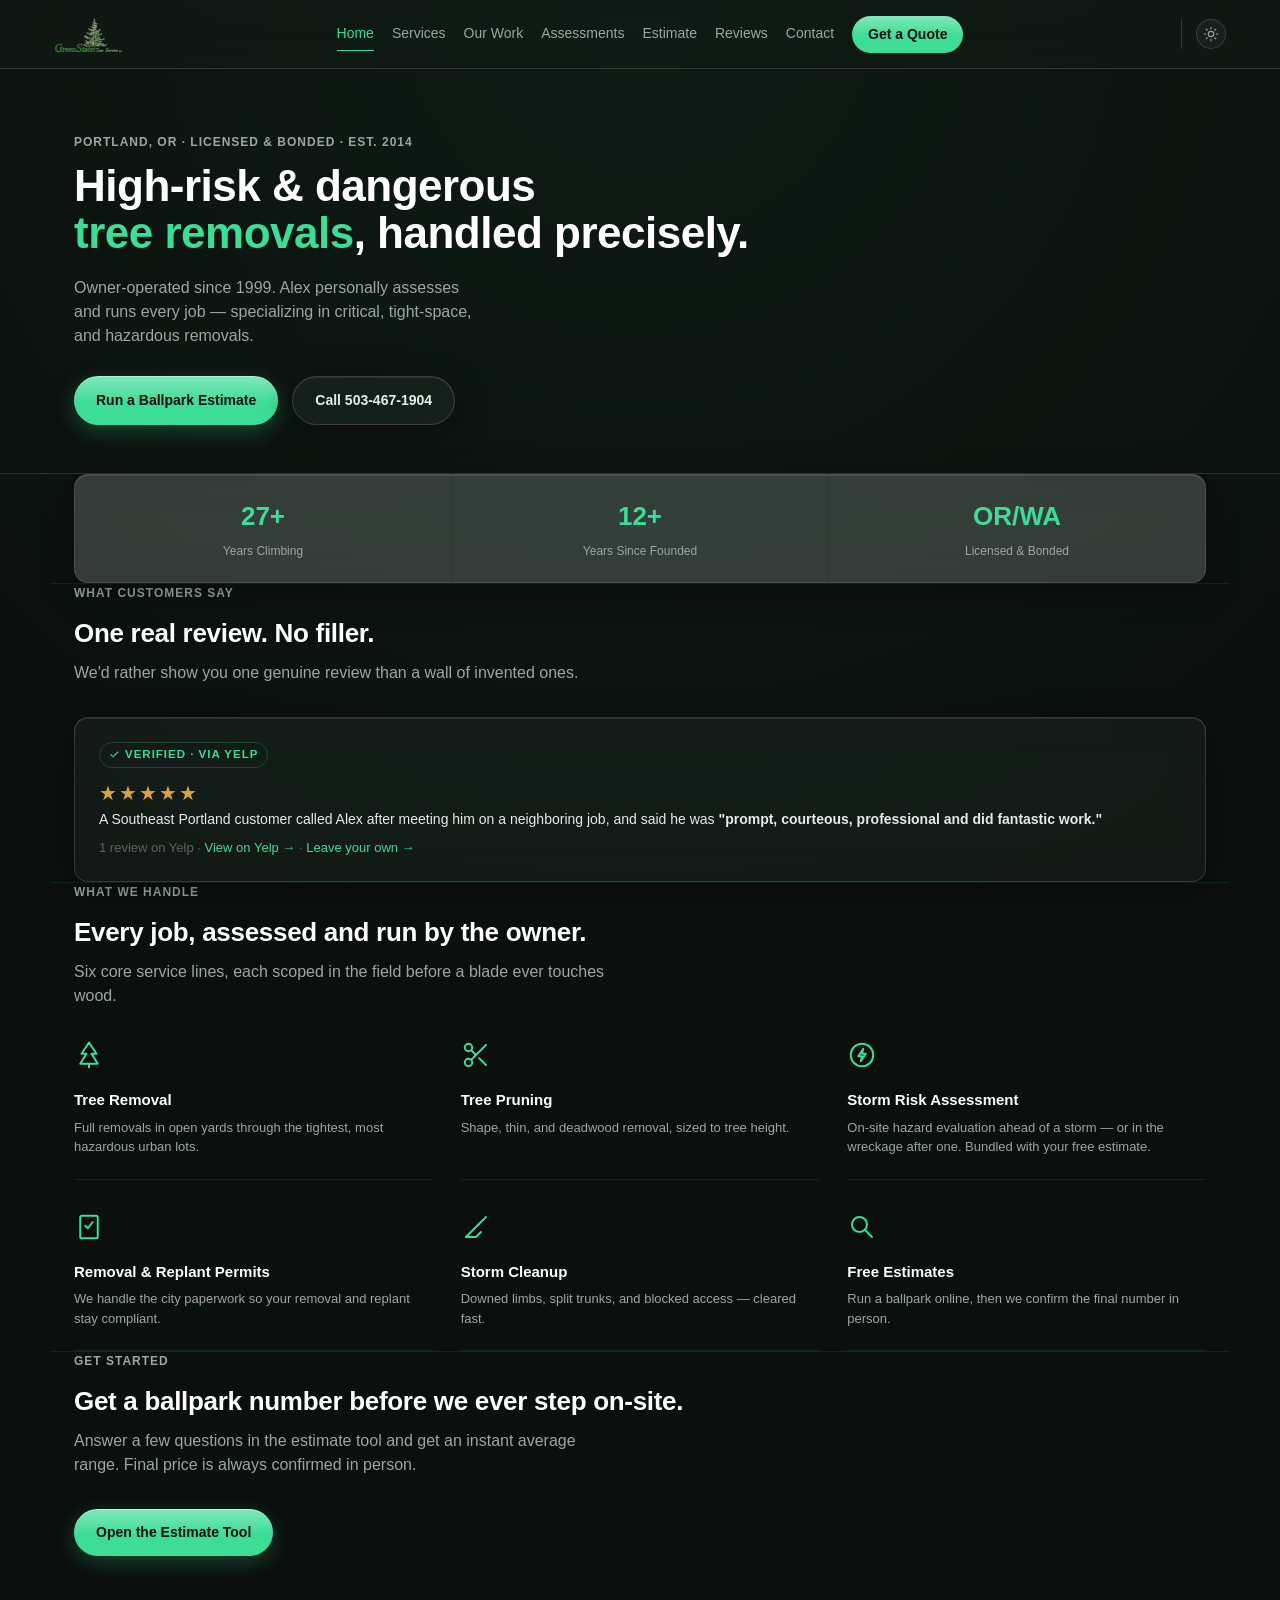
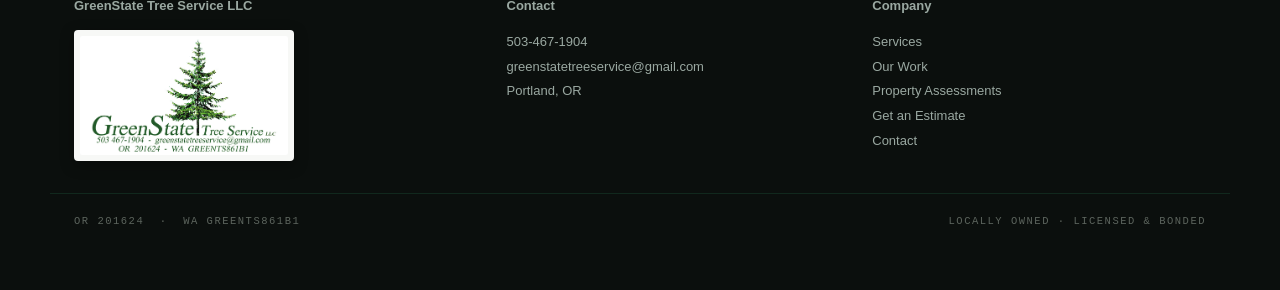
==== index.html @ 750b6e52 "Add files via upload" ====
<!DOCTYPE html>
<html lang="en">
<head>
<meta charset="UTF-8">
<meta name="viewport" content="width=device-width, initial-scale=1.0">
<title>GreenState Tree Service LLC — High-Risk &amp; Dangerous Tree Removals</title>
<link rel="stylesheet" href="assets/style.css">
<script>
  (function() {
    var saved = localStorage.getItem('gs-theme');
    if (saved) document.documentElement.setAttribute('data-theme', saved);
  })();
</script>
</head>
<body>

<header class="site">
  <div class="bar">
    <a class="brand" href="index.html">
      <img src="assets/greenstate-logo.png" alt="GreenState Tree Service logo">
          </a>
    <nav class="main">
      <a href="index.html" class="active">Home</a>
      <a href="services.html">Services</a>
      <a href="our-work.html">Our Work</a>
      <a href="assessments.html">Assessments</a>
      <a href="estimate.html">Estimate</a>
      <a href="feedback.html">Reviews</a>
      <a href="contact.html">Contact</a>
      <a href="estimate.html" class="cta">Get a Quote</a>
    </nav>
    <div class="util-row">
      <button class="icon-btn" id="themeToggle" aria-label="Toggle theme" title="Toggle light/dark">
        <svg class="sun" viewBox="0 0 24 24" fill="none" stroke="currentColor" stroke-width="1.8" stroke-linecap="round"><circle cx="12" cy="12" r="4"/><path d="M12 2v2M12 20v2M4.9 4.9l1.4 1.4M17.7 17.7l1.4 1.4M2 12h2M20 12h2M4.9 19.1l1.4-1.4M17.7 6.3l1.4-1.4"/></svg>
        <svg class="moon" viewBox="0 0 24 24" fill="none" stroke="currentColor" stroke-width="1.8" stroke-linecap="round"><path d="M21 12.79A9 9 0 1 1 11.21 3 7 7 0 0 0 21 12.79z"/></svg>
      </button>
      <button class="icon-btn hamburger-btn" id="hamburgerBtn" aria-label="Menu" title="Menu">
        <svg viewBox="0 0 24 24" fill="none" stroke="currentColor" stroke-width="1.8" stroke-linecap="round"><line x1="4" y1="7" x2="20" y2="7"/><line x1="4" y1="12" x2="20" y2="12"/><line x1="4" y1="17" x2="20" y2="17"/></svg>
      </button>
    </div>
  </div>
  <div class="mobile-menu" id="mobileMenu">
      <a href="index.html" class="active">Home</a>
      <a href="services.html">Services</a>
      <a href="our-work.html">Our Work</a>
      <a href="assessments.html">Assessments</a>
      <a href="estimate.html">Estimate</a>
      <a href="feedback.html">Reviews</a>
      <a href="contact.html">Contact</a>
      <a href="estimate.html" class="cta">Get a Quote</a>
  </div>
</header>

<section class="hero">
  <div class="wrap">
    <div class="hero-center">
      <div class="eyebrow">Portland, OR &middot; Licensed &amp; Bonded &middot; Est. 2014</div>
      <h1 class="headline">High-risk &amp; dangerous<br><em>tree removals</em>, handled precisely.</h1>
      <p class="lede">Owner-operated since 1999. Alex personally assesses and runs every job — specializing in critical, tight-space, and hazardous removals.</p>
      <div class="btn-row">
        <a href="estimate.html" class="btn btn-primary">Run a Ballpark Estimate</a>
        <a href="tel:5034671904" class="btn btn-ghost">Call 503-467-1904</a>
      </div>
    </div>
  </div>
</section>

<section class="wrap">
  <div class="stat-strip">
    <div class="stat"><div class="n" id="statClimbing">--</div><div class="l">Years Climbing</div></div>
    <div class="stat"><div class="n" id="statFounded">--</div><div class="l">Years Since Founded</div></div>
    <div class="stat"><div class="n">OR/WA</div><div class="l">Licensed &amp; Bonded</div></div>
  </div>
</section>

<section class="wrap">
  <div class="section-head">
    <div class="eyebrow">What Customers Say</div>
    <h2>One real review. No filler.</h2>
    <p>We'd rather show you one genuine review than a wall of invented ones.</p>
  </div>
  <div class="review-card">
    <div>
      <div class="verified-tag">
        <svg width="11" height="11" viewBox="0 0 24 24" fill="none" stroke="currentColor" stroke-width="2.5"><path d="M20 6L9 17l-5-5"/></svg>
        Verified &middot; via Yelp
      </div>
      <div class="review-stars">★★★★★</div>
      <div class="review-body">
        <p>A Southeast Portland customer called Alex after meeting him on a neighboring job, and said he was <strong>"prompt, courteous, professional and did fantastic work."</strong></p>
        <div class="review-meta">1 review on Yelp &middot; <a href="https://www.yelp.com/biz/greenstate-tree-service-portland-2" target="_blank" rel="noopener">View on Yelp &rarr;</a> &middot; <a href="feedback.html?stage=after">Leave your own &rarr;</a></div>
      </div>
    </div>
  </div>
</section>

<section class="wrap">
  <div class="section-head">
    <div class="eyebrow">What We Handle</div>
    <h2>Every job, assessed and run by the owner.</h2>
    <p>Six core service lines, each scoped in the field before a blade ever touches wood.</p>
  </div>
  <div class="services-grid">
    <div class="svc-card">
      <svg class="icon" viewBox="0 0 24 24" fill="none" stroke-width="1.6" stroke-linecap="round" stroke-linejoin="round"><path d="M12 2 L6 11 H10 L5 19 H19 L14 11 H18 Z"/><line x1="12" y1="19" x2="12" y2="22"/></svg>
      <h3>Tree Removal</h3>
      <p>Full removals in open yards through the tightest, most hazardous urban lots.</p>
    </div>
    <div class="svc-card">
      <svg class="icon" viewBox="0 0 24 24" fill="none" stroke-width="1.6" stroke-linecap="round" stroke-linejoin="round"><circle cx="6" cy="6" r="3"/><circle cx="6" cy="18" r="3"/><line x1="20" y1="4" x2="8.12" y2="15.88"/><line x1="14.47" y1="14.48" x2="20" y2="20"/><line x1="8.12" y1="8.12" x2="12" y2="12"/></svg>
      <h3>Tree Pruning</h3>
      <p>Shape, thin, and deadwood removal, sized to tree height.</p>
    </div>
    <div class="svc-card">
      <svg class="icon" viewBox="0 0 24 24" fill="none" stroke-width="1.6" stroke-linecap="round" stroke-linejoin="round"><circle cx="12" cy="12" r="9"/><path d="M13 7 L9 13 H12 L11 17 L15 11 H12 Z"/></svg>
      <h3>Storm Risk Assessment</h3>
      <p>On-site hazard evaluation ahead of a storm — or in the wreckage after one. Bundled with your free estimate.</p>
    </div>
    <div class="svc-card">
      <svg class="icon" viewBox="0 0 24 24" fill="none" stroke-width="1.6" stroke-linecap="round" stroke-linejoin="round"><rect x="5" y="3" width="14" height="18" rx="1.5"/><path d="M9 11 L11 13 L15 8"/></svg>
      <h3>Removal &amp; Replant Permits</h3>
      <p>We handle the city paperwork so your removal and replant stay compliant.</p>
    </div>
    <div class="svc-card">
      <svg class="icon" viewBox="0 0 24 24" fill="none" stroke-width="1.6" stroke-linecap="round" stroke-linejoin="round"><path d="M4 20 L14 10"/><path d="M14 10 L20 4"/><path d="M4 20 H12"/><path d="M12 20 L16 16"/></svg>
      <h3>Storm Cleanup</h3>
      <p>Downed limbs, split trunks, and blocked access — cleared fast.</p>
    </div>
    <div class="svc-card">
      <svg class="icon" viewBox="0 0 24 24" fill="none" stroke-width="1.6" stroke-linecap="round" stroke-linejoin="round"><circle cx="10" cy="10" r="6"/><line x1="14.5" y1="14.5" x2="20" y2="20"/></svg>
      <h3>Free Estimates</h3>
      <p>Run a ballpark online, then we confirm the final number in person.</p>
    </div>
  </div>
</section>

<section class="wrap">
  <div class="section-head">
    <div class="eyebrow">Get Started</div>
    <h2>Get a ballpark number before we ever step on-site.</h2>
    <p>Answer a few questions in the estimate tool and get an instant average range. Final price is always confirmed in person.</p>
  </div>
  <a href="estimate.html" class="btn btn-primary">Open the Estimate Tool</a>
</section>

<footer class="site">
  <div class="wrap grid">
    <div>
      <h4>GreenState Tree Service LLC</h4>
      <div class="card-mini"><img src="assets/business-card.png" alt="GreenState Tree Service business card"></div>
    </div>
    <div>
      <h4>Contact</h4>
      <p><a href="tel:5034671904">503-467-1904</a></p>
      <p><a href="mailto:greenstatetreeservice@gmail.com">greenstatetreeservice@gmail.com</a></p>
      <p>Portland, OR</p>
    </div>
    <div>
      <h4>Company</h4>
      <p><a href="services.html">Services</a></p>
      <p><a href="our-work.html">Our Work</a></p>
      <p><a href="assessments.html">Property Assessments</a></p>
      <p><a href="estimate.html">Get an Estimate</a></p>
      <p><a href="contact.html">Contact</a></p>
    </div>
  </div>
  <div class="wrap footer-bottom">
    <span>OR 201624 &nbsp;·&nbsp; WA GREENTS861B1</span>
    <span>Locally Owned &middot; Licensed &amp; Bonded</span>
  </div>
</footer>



<script src="assets/common.js"></script>
<script>
  const _now = new Date().getFullYear();
  document.getElementById('statClimbing').textContent = (_now - 1999) + '+';
  document.getElementById('statFounded').textContent = (_now - 2014) + '+';
</script>
</body>
</html>
---- assets/style.css ----
/* GreenState Tree Service — Field Console Design System
   Palette: graphite #0b0f0d/#121613, signal-green #3ddc97, amber #d9a441, off-white #e7ebe8
   Type: system grotesk for headers, system monospace for data/readouts */

:root {
  --bg: #0b0f0d;
  --panel: #121613;
  --panel-2: #171d19;
  --line: rgba(61,220,151,0.22);
  --line-soft: rgba(61,220,151,0.12);
  --green: #3ddc97;
  --green-dim: #2a9c6c;
  --amber: #d9a441;
  --ink: #e7ebe8;
  --ink-dim: #9aa8a1;
  --ink-faint: #5c645d;
  --white-panel: #f7f8f6;
  --mono: 'SF Mono', 'Consolas', 'Menlo', 'Liberation Mono', monospace;
  --sans: -apple-system, 'Segoe UI', 'Helvetica Neue', Arial, sans-serif;
  --radius: 4px;
  /* liquid-glass surface tokens */
  --glass-bg: rgba(255,255,255,0.045);
  --glass-bg-strong: rgba(20,26,23,0.55);
  --glass-border: rgba(255,255,255,0.14);
  --glass-shadow: 0 8px 32px rgba(0,0,0,0.35), inset 0 1px 0 rgba(255,255,255,0.09);
  --glass-blur: blur(18px) saturate(160%);
  --glass-radius: 14px;
}

html[data-theme="light"] {
  --glass-bg: rgba(255,255,255,0.55);
  --glass-bg-strong: rgba(255,255,255,0.65);
  --glass-border: rgba(20,40,30,0.14);
  --glass-shadow: 0 8px 28px rgba(20,40,30,0.10), inset 0 1px 0 rgba(255,255,255,0.7);
}

* { box-sizing: border-box; margin: 0; padding: 0; }

html { scroll-behavior: smooth; }

body {
  background: var(--bg);
  background-image:
    radial-gradient(circle at 50% 0%, rgba(61,220,151,0.06) 0%, rgba(61,220,151,0) 50%);
  color: var(--ink);
  font-family: var(--sans);
  line-height: 1.5;
  -webkit-font-smoothing: antialiased;
}

a { color: inherit; text-decoration: none; }
img { max-width: 100%; display: block; }

.wrap { max-width: 1180px; margin: 0 auto; padding: 0 24px; }

/* ---------- Header ---------- */
header.site {
  position: sticky; top: 0; z-index: 50;
  background: var(--glass-bg-strong);
  backdrop-filter: var(--glass-blur); -webkit-backdrop-filter: var(--glass-blur);
  border-bottom: 1px solid var(--glass-border);
}
header.site .bar {
  display: flex; align-items: center; justify-content: space-between;
  padding: 14px 24px;
  max-width: 1220px; margin: 0 auto;
  gap: 20px;
}
.brand { display: flex; align-items: center; gap: 10px; flex-shrink: 0; }
.brand img { height: 40px; width: auto; }
.brand-text { font-family: var(--mono); font-size: 11px; letter-spacing: 2px; color: var(--ink-dim); text-transform: uppercase; white-space: nowrap; }
nav.main { display: flex; gap: 18px; align-items: center; }
nav.main a {
  font-family: var(--sans); font-size: 14px; letter-spacing: 0px; text-transform: none;
  color: var(--ink-dim); padding: 6px 0; border-bottom: 1px solid transparent;
  transition: color .15s, border-color .15s; white-space: nowrap;
}
nav.main a:hover, nav.main a.active { color: var(--green); border-color: var(--green); }
nav.main a.cta {
  color: var(--bg); background: var(--green);
  background-image: linear-gradient(180deg, rgba(255,255,255,0.35), rgba(255,255,255,0) 55%);
  padding: 8px 16px; border-radius: 999px; font-weight: 700;
  border-bottom: none;
}
nav.main a.cta:hover { background: #55e6ac; }

/* mobile hamburger + slide-down menu (hidden on desktop) */
.hamburger-btn, .icon-btn.hamburger-btn { display: none; }
.mobile-menu {
  display: none; flex-direction: column; gap: 2px;
  max-width: 1220px; margin: 0 auto; padding: 0 24px;
  max-height: 0; overflow: hidden; transition: max-height .25s ease;
}
.mobile-menu.open { max-height: 420px; padding-bottom: 16px; }
.mobile-menu a {
  font-family: var(--sans); font-size: 15px; letter-spacing: 0px; text-transform: none;
  color: var(--ink-dim); padding: 12px 4px; border-bottom: 1px solid var(--line-soft);
}
.mobile-menu a.active { color: var(--green); }
.mobile-menu a.cta {
  margin-top: 10px; text-align: center; color: var(--bg); background: var(--green);
  border-radius: 999px; border-bottom: none; font-weight: 700;
}

/* ---------- Hero ---------- */
.hero {
  padding: 64px 0 48px;
  border-bottom: 1px solid var(--line);
  position: relative;
}
.hero .grid {
  display: grid; grid-template-columns: 1.1fr 0.9fr; gap: 56px; align-items: center;
}
.eyebrow {
  font-family: var(--sans); font-size: 12px; letter-spacing: 1px; text-transform: uppercase;
  font-weight: 600; color: var(--ink-dim); margin-bottom: 12px;
}
h1.headline {
  font-size: 44px; line-height: 1.06; font-weight: 800; letter-spacing: -0.5px;
  margin-bottom: 20px; color: #fff;
}
h1.headline em { font-style: normal; color: var(--green); }
.lede { font-size: 16px; color: var(--ink-dim); max-width: 46ch; margin-bottom: 28px; }
.btn-row { display: flex; gap: 14px; flex-wrap: wrap; }
.btn {
  font-family: var(--sans); font-size: 14px; font-weight: 600; letter-spacing: 0px; text-transform: none;
  padding: 13px 22px; border-radius: 999px; display: inline-flex; align-items: center; gap: 8px;
  transition: transform .15s, background .15s, border-color .15s;
}
.btn-primary {
  background: var(--green);
  background-image: linear-gradient(180deg, rgba(255,255,255,0.35), rgba(255,255,255,0) 55%);
  color: var(--bg); font-weight: 700;
  box-shadow: 0 6px 20px rgba(61,220,151,0.25), inset 0 1px 0 rgba(255,255,255,0.4);
}
.btn-primary:hover { background: #55e6ac; transform: translateY(-1px); }
.btn-ghost {
  border: 1px solid var(--glass-border); color: var(--ink);
  background: var(--glass-bg); backdrop-filter: var(--glass-blur); -webkit-backdrop-filter: var(--glass-blur);
  box-shadow: var(--glass-shadow);
}
.btn-ghost:hover { border-color: var(--green); color: var(--green); }

/* radar graphic, shared signature motif */
.radar { position: relative; width: 100%; max-width: 380px; margin: 0 auto; aspect-ratio: 1; }
.radar svg { width: 100%; height: 100%; }
.radar .readout {
  position: absolute; inset: 0; display: flex; flex-direction: column; align-items: center; justify-content: center;
  font-family: var(--mono); text-align: center; pointer-events: none;
}
.radar .readout .r-label { font-size: 10px; letter-spacing: 2px; color: var(--ink-dim); text-transform: uppercase; }
.radar .readout .r-num { font-size: 30px; color: var(--green); font-weight: 700; margin: 2px 0; }

/* ---------- Sections ---------- */
section { padding: 56px 0; border-bottom: 1px solid var(--line-soft); }
section:last-of-type { border-bottom: none; }
.section-head { margin-bottom: 32px; }
.section-head h2 {
  font-size: 26px; color: #fff; font-weight: 800; letter-spacing: -0.3px; margin-top: 6px;
}
.section-head p { color: var(--ink-dim); max-width: 60ch; margin-top: 8px; }

/* ---------- Service cards ---------- */
.services-grid { display: grid; grid-template-columns: repeat(3, 1fr); gap: 32px 28px; }
.svc-card {
  border-bottom: 1px solid var(--line-soft);
  padding-bottom: 22px;
}
.svc-card:hover .icon { stroke: var(--green); }
.svc-card .icon { width: 30px; height: 30px; stroke: var(--green); margin-bottom: 12px; }
.svc-card h3 { font-size: 15px; color: #fff; margin-bottom: 6px; }
.svc-card p { font-size: 13px; color: var(--ink-dim); line-height: 1.5; }
.svc-card .tag {
  font-family: var(--mono); font-size: 9.5px; letter-spacing: 1.5px; text-transform: uppercase;
  color: var(--amber); margin-top: 10px; display: block;
}

/* ---------- Stat strip ---------- */
.stat-strip { display: grid; grid-template-columns: repeat(3,1fr); gap: 1px; background: var(--glass-border); border: 1px solid var(--glass-border); border-radius: var(--glass-radius); overflow: hidden; backdrop-filter: var(--glass-blur); -webkit-backdrop-filter: var(--glass-blur); box-shadow: var(--glass-shadow); }
.stat { background: var(--glass-bg); padding: 22px 18px; text-align: center; }
.stat .n { font-family: var(--sans); font-size: 26px; color: var(--green); font-weight: 700; }
.stat .l { font-family: var(--sans); font-size: 12px; letter-spacing: 0px; text-transform: none; color: var(--ink-dim); margin-top: 6px; }

/* ---------- Footer ---------- */
footer.site { padding: 40px 0 60px; }
footer.site .grid { display: grid; grid-template-columns: 1.2fr 1fr 1fr; gap: 32px; }
footer.site h4 { font-family: var(--sans); font-size: 13px; font-weight: 600; letter-spacing: 0px; text-transform: none; color: var(--ink-dim); margin-bottom: 14px; }
footer.site .card-mini { background: var(--white-panel); border-radius: 4px; padding: 6px; width: 220px; box-shadow: 0 4px 14px rgba(0,0,0,0.35); }
footer.site .card-mini img { border-radius: 2px; }
footer.site p, footer.site a { color: var(--ink-dim); font-size: 13px; line-height: 1.9; }
footer.site a:hover { color: var(--green); }
.footer-bottom { margin-top: 32px; padding-top: 20px; border-top: 1px solid var(--line-soft); display: flex; justify-content: space-between; flex-wrap: wrap; gap: 8px; }
.footer-bottom span { font-family: var(--mono); font-size: 10.5px; letter-spacing: 1.5px; text-transform: uppercase; color: var(--ink-faint); }

/* ---------- Page header (interior pages) ---------- */
.page-head { padding: 44px 0 32px; border-bottom: 1px solid var(--line); }
.page-head .eyebrow { margin-bottom: 10px; }
.page-head h1 { font-size: 32px; color: #fff; font-weight: 800; letter-spacing: -0.4px; }
.page-head p { color: var(--ink-dim); margin-top: 10px; max-width: 60ch; }

/* ---------- Gallery ---------- */
.gallery-tabs { display: flex; gap: 8px; margin-bottom: 24px; }
.gallery-tab {
  font-family: var(--mono); font-size: 11px; letter-spacing: 1.5px; text-transform: uppercase;
  padding: 8px 16px; border: 1px solid var(--line); border-radius: 3px; color: var(--ink-dim); cursor: pointer;
}
.gallery-tab.active { color: var(--green); border-color: var(--green); background: rgba(61,220,151,0.06); }
.gallery-grid { display: grid; grid-template-columns: repeat(3, 1fr); gap: 14px; }
.g-tile {
  aspect-ratio: 4/3; border: 1px dashed var(--glass-border); border-radius: var(--glass-radius);
  background: var(--glass-bg); backdrop-filter: var(--glass-blur); -webkit-backdrop-filter: var(--glass-blur);
  display: flex; flex-direction: column; align-items: center; justify-content: center; gap: 10px;
  color: var(--ink-faint); text-align: center; padding: 16px;
}
.g-tile svg { width: 28px; height: 28px; stroke: var(--ink-faint); }
.g-tile .g-label { font-family: var(--mono); font-size: 10px; letter-spacing: 1px; text-transform: uppercase; }
.g-tile.video::after { content: "▶"; font-size: 18px; color: var(--green); }
.upload-note {
  margin-top: 28px; padding: 16px 18px; border: 1px solid var(--glass-border); border-radius: var(--glass-radius);
  background: var(--glass-bg); backdrop-filter: var(--glass-blur); -webkit-backdrop-filter: var(--glass-blur);
  font-size: 13px; color: var(--ink-dim);
}
.upload-note strong { color: var(--green); }

/* ---------- Estimate console ---------- */
.console {
  border: 1px solid var(--glass-border); border-radius: var(--glass-radius); background: var(--glass-bg);
  backdrop-filter: var(--glass-blur); -webkit-backdrop-filter: var(--glass-blur); box-shadow: var(--glass-shadow);
  display: grid; grid-template-columns: 1.1fr 0.9fr; overflow: hidden;
}
.console-form { padding: 32px; border-right: 1px solid var(--glass-border); }
.console-readout { padding: 32px; display: flex; flex-direction: column; align-items: center; justify-content: center; text-align: center; background: rgba(255,255,255,0.02); }
.field { margin-bottom: 22px; }
.cart-item {
  display: flex; justify-content: space-between; align-items: flex-start; gap: 10px;
  padding: 10px 0; border-bottom: 1px solid var(--line-soft); font-size: 13px;
}
.cart-item:last-child { border-bottom: none; }
.cart-item .ci-label { color: var(--ink); font-weight: 600; }
.cart-item .ci-sub { color: var(--ink-dim); font-size: 11.5px; margin-top: 2px; }
.cart-item .ci-price { font-family: var(--mono); color: var(--ink-dim); font-size: 12px; white-space: nowrap; }
.cart-item .ci-remove {
  background: none; border: none; color: var(--ink-faint); cursor: pointer; font-size: 16px;
  line-height: 1; padding: 0 2px;
}
.cart-item .ci-remove:hover { color: #e0554f; }
.field label {
  display: block; font-family: var(--sans); font-size: 13px; font-weight: 600; letter-spacing: 0px; text-transform: none;
  color: var(--ink-dim); margin-bottom: 8px;
}
.field select, .field input[type="text"], .field input[type="email"], .field input[type="tel"], .field textarea {
  width: 100%; background: var(--glass-bg); border: 1px solid var(--glass-border); border-radius: 10px;
  backdrop-filter: var(--glass-blur); -webkit-backdrop-filter: var(--glass-blur);
  color: var(--ink); padding: 10px 12px; font-family: var(--sans); font-size: 14px;
}
.field select:focus, .field input:focus, .field textarea:focus { outline: none; border-color: var(--green); }
.field textarea { resize: vertical; min-height: 70px; }
.chip-row { display: flex; flex-wrap: wrap; gap: 8px; }
.chip {
  font-family: var(--sans); font-size: 14px; letter-spacing: 0px;
  padding: 8px 14px; border: 1px solid var(--glass-border); border-radius: 20px; cursor: pointer;
  background: var(--glass-bg); backdrop-filter: var(--glass-blur); -webkit-backdrop-filter: var(--glass-blur);
  color: var(--ink-dim); transition: all .15s; user-select: none;
}
.chip.selected { border-color: var(--green); color: var(--green); background: rgba(61,220,151,0.1); }
.range-row { display: flex; align-items: center; gap: 14px; }
input[type="range"] { flex: 1; accent-color: var(--green); }
.range-val { font-family: var(--mono); color: var(--green); font-size: 14px; min-width: 64px; text-align: right; }

.dial { position: relative; width: 200px; height: 200px; margin-bottom: 10px; }
.dial svg { width: 100%; height: 100%; }
.readout-label { font-family: var(--sans); font-size: 12px; letter-spacing: 0.5px; text-transform: uppercase; color: var(--ink-dim); margin-top: 4px; }
.readout-price { font-family: var(--mono); font-size: 34px; color: var(--amber); font-weight: 700; margin: 6px 0; }
.readout-sub { font-family: var(--sans); font-size: 13px; color: var(--ink-faint); max-width: 30ch; line-height: 1.5; }
.readout-divider { width: 100%; height: 1px; background: var(--glass-border); margin: 22px 0; }
.readout-note { font-size: 12px; color: var(--ink-dim); line-height: 1.6; }
.readout-note strong { color: var(--ink); }

.submit-row { display: flex; align-items: center; gap: 16px; margin-top: 4px; }

/* ---------- Contact page ---------- */
.contact-grid { display: grid; grid-template-columns: 1fr 1fr; gap: 40px; }
.info-row { display: flex; gap: 14px; margin-bottom: 20px; padding-bottom: 20px; border-bottom: 1px solid var(--line-soft); }
.info-row svg { width: 20px; height: 20px; stroke: var(--green); flex-shrink: 0; margin-top: 2px; }
.info-row h4 { font-size: 13px; color: #fff; margin-bottom: 4px; }
.info-row p, .info-row a { font-size: 14px; color: var(--ink-dim); }
.map-box {
  border: 1px solid var(--line); border-radius: var(--radius); background: var(--panel);
  aspect-ratio: 1; position: relative; overflow: hidden;
}
.card-display { background: var(--white-panel); border-radius: 6px; padding: 10px; box-shadow: 0 8px 24px rgba(0,0,0,0.4); }

/* ============================================================
   LIGHT THEME — toggled via [data-theme="light"] on <html>
   ============================================================ */
html[data-theme="light"] {
  --bg: #f4f6f4;
  --panel: #ffffff;
  --panel-2: #eef2ef;
  --line: rgba(42,156,108,0.28);
  --line-soft: rgba(42,156,108,0.16);
  --green: #1f8a5a;
  --green-dim: #16613f;
  --amber: #a9711f;
  --ink: #16201b;
  --ink-dim: #4c584f;
  --ink-faint: #8b968f;
  --white-panel: #ffffff;
}
html[data-theme="light"] body {
  background-image:
    radial-gradient(circle at 50% 0%, rgba(31,138,90,0.05) 0%, rgba(31,138,90,0) 50%);
}
html[data-theme="light"] h1.headline,
html[data-theme="light"] .section-head h2,
html[data-theme="light"] .svc-card h3,
html[data-theme="light"] .page-head h1,
html[data-theme="light"] .info-row h4 { color: #0e1512; }
html[data-theme="light"] .btn-primary { color: #fff; }
html[data-theme="light"] header.site { background: rgba(244,246,244,0.92); }
html[data-theme="light"] .card-mini, html[data-theme="light"] .card-display { box-shadow: 0 4px 16px rgba(20,40,30,0.14); }

/* ---------- Theme toggle + account button ---------- */
.util-row { display: flex; align-items: center; gap: 8px; padding-left: 14px; margin-left: 4px; border-left: 1px solid var(--glass-border); flex-shrink: 0; }
.icon-btn {
  width: 30px; height: 30px; border-radius: 50%; border: 1px solid var(--glass-border);
  display: flex; align-items: center; justify-content: center; cursor: pointer;
  background: var(--glass-bg); backdrop-filter: var(--glass-blur); -webkit-backdrop-filter: var(--glass-blur);
  color: var(--ink-dim); transition: border-color .15s, color .15s;
}
.icon-btn:hover { border-color: var(--green); color: var(--green); }
.icon-btn svg { width: 16px; height: 16px; }
.icon-btn .moon { display: none; }
html[data-theme="light"] .icon-btn .sun { display: none; }
html[data-theme="light"] .icon-btn .moon { display: block; }

/* ---------- Recent work (before/after pair) ---------- */
.work-pair { display: grid; grid-template-columns: 1fr 1fr; gap: 20px; }
.work-pair figure { margin: 0; }
.work-pair img { width: 100%; border-radius: 6px; display: block; }
.work-pair figcaption { margin-top: 10px; font-size: 13px; color: var(--ink-dim); text-align: center; }

.hazard-thumbs { display: flex; gap: 8px; margin-top: 12px; }
.hazard-thumbs img {
  width: 44px; height: 44px; object-fit: cover; border-radius: 5px;
  opacity: 0.85; transition: opacity .15s, transform .15s; cursor: default;
}
.hazard-thumbs img:hover { opacity: 1; transform: scale(1.08); }

/* ---------- Learn / field notes page ---------- */
.learn-list { display: flex; flex-direction: column; gap: 48px; }
.learn-item {
  display: grid; grid-template-columns: 300px 1fr; gap: 36px; align-items: start;
  padding-bottom: 44px; border-bottom: 1px solid var(--line-soft);
}
.learn-list .learn-item:last-child { border-bottom: none; padding-bottom: 0; }
.learn-item img { width: 100%; border-radius: 8px; display: block; }
.learn-text h2 { font-size: 19px; color: #fff; margin-bottom: 10px; }
html[data-theme="light"] .learn-text h2 { color: #0e1512; }
.learn-text p { font-size: 14.5px; line-height: 1.7; color: var(--ink-dim); }

/* ---------- Our Work / project photos ---------- */
.project-list { display: flex; flex-direction: column; gap: 44px; max-width: 720px; margin: 0 auto; }
.project-item img { width: 100%; border-radius: 8px; display: block; margin-bottom: 14px; }
.project-item p { font-size: 14.5px; line-height: 1.6; color: var(--ink-dim); text-align: center; max-width: 56ch; margin: 0 auto; }

/* ---------- Review embed ---------- */
.review-card {
  border: 1px solid var(--glass-border); border-radius: var(--glass-radius); background: var(--glass-bg);
  backdrop-filter: var(--glass-blur); -webkit-backdrop-filter: var(--glass-blur); box-shadow: var(--glass-shadow);
  padding: 24px; display: flex; gap: 20px; align-items: flex-start;
}
.review-stars { font-size: 20px; color: var(--amber); letter-spacing: 2px; white-space: nowrap; }
.review-body p { font-size: 14px; color: var(--ink); line-height: 1.6; margin-bottom: 8px; }
.review-meta { font-family: var(--sans); font-size: 13px; color: var(--ink-faint); letter-spacing: 0px; }
.review-meta a { color: var(--green); }
.verified-tag {
  display: inline-flex; align-items: center; gap: 5px; font-family: var(--sans); font-size: 11.5px; font-weight: 600;
  letter-spacing: 1px; text-transform: uppercase; color: var(--green); border: 1px solid var(--line);
  padding: 3px 9px; border-radius: 20px; margin-bottom: 10px;
}

/* ---------- Ticker stats ---------- */
.ticker-row { display: flex; gap: 24px; flex-wrap: wrap; margin-top: 18px; }
.ticker-item { font-family: var(--mono); }
.ticker-item .t-num { font-size: 22px; color: var(--green); font-weight: 700; }
.ticker-item .t-label { font-size: 9.5px; letter-spacing: 1.5px; text-transform: uppercase; color: var(--ink-dim); margin-top: 2px; }

/* ---------- Activity map (schematic, not GPS-accurate) ---------- */
.activity-map-wrap {
  border: 1px solid var(--glass-border); border-radius: var(--glass-radius); background: var(--glass-bg);
  backdrop-filter: var(--glass-blur); -webkit-backdrop-filter: var(--glass-blur); box-shadow: var(--glass-shadow);
  padding: 30px;
}
.quad-map { position: relative; width: 100%; max-width: 520px; margin: 0 auto; aspect-ratio: 1; }
.quad-map svg { width: 100%; height: 100%; }
.map-dot { fill: var(--green); stroke: var(--bg); stroke-width: 2; cursor: pointer; }
.map-dot:hover, .map-dot.active { fill: var(--amber); }
.map-tooltip {
  position: absolute; pointer-events: none; background: var(--panel-2); border: 1px solid var(--line);
  border-radius: 4px; padding: 6px 10px; font-family: var(--mono); font-size: 11px; color: var(--ink);
  transform: translate(-50%, -130%); white-space: nowrap; opacity: 0; transition: opacity .1s; z-index: 10;
}
.map-tooltip.show { opacity: 1; }
.map-caption { text-align: center; font-size: 12px; color: var(--ink-faint); margin-top: 18px; max-width: 46ch; margin-left: auto; margin-right: auto; }
.map-legend { display: flex; justify-content: center; gap: 20px; margin-top: 16px; font-family: var(--mono); font-size: 10.5px; letter-spacing: 1px; text-transform: uppercase; color: var(--ink-dim); }
.map-legend span { display: inline-flex; align-items: center; gap: 6px; }
.map-legend .dot { width: 8px; height: 8px; border-radius: 50%; background: var(--green); display: inline-block; }

/* ---------- Before/after slider ---------- */
.ba-slider { position: relative; aspect-ratio: 16/9; border-radius: var(--radius); overflow: hidden; border: 1px solid var(--line); max-width: 720px; margin: 0 auto; user-select: none; }
.ba-pane { position: absolute; inset: 0; }
.ba-content {
  position: absolute; top: 50%; transform: translateY(-50%);
  display: flex; flex-direction: column; align-items: center; gap: 8px; width: 200px;
}
.ba-after .ba-content { right: 8%; }
.ba-before .ba-content { left: 8%; }
.ba-after { background: var(--panel-2); color: var(--ink-faint); }
.ba-before { background: var(--panel); color: var(--ink-faint); overflow: hidden; }
.ba-handle {
  position: absolute; top: 0; bottom: 0; left: 50%; width: 3px; background: var(--green);
  cursor: ew-resize; transform: translateX(-50%);
}
.ba-handle::after {
  content: "⇔"; position: absolute; top: 50%; left: 50%; transform: translate(-50%,-50%);
  width: 34px; height: 34px; background: var(--green); color: var(--bg); border-radius: 50%;
  display: flex; align-items: center; justify-content: center; font-size: 15px;
}
.ba-tag { position: absolute; top: 12px; font-family: var(--mono); font-size: 10px; letter-spacing: 1.5px; text-transform: uppercase; padding: 4px 10px; border-radius: 20px; background: rgba(0,0,0,0.5); color: var(--ink); }
.ba-tag.left { left: 12px; }
.ba-tag.right { right: 12px; }

/* ---------- Resume-estimate banner ---------- */
.resume-banner {
  display: none; align-items: center; justify-content: space-between; gap: 16px;
  background: var(--glass-bg); border: 1px solid var(--glass-border); border-radius: var(--glass-radius);
  backdrop-filter: var(--glass-blur); -webkit-backdrop-filter: var(--glass-blur);
  padding: 14px 18px; margin-bottom: 24px; font-size: 13px; color: var(--ink-dim);
}
.resume-banner.show { display: flex; }
.resume-banner strong { color: var(--ink); }
.resume-actions { display: flex; gap: 10px; flex-shrink: 0; }
.resume-actions button {
  font-family: var(--sans); font-size: 13px; letter-spacing: 0px; text-transform: none;
  padding: 7px 12px; border-radius: 999px; border: 1px solid var(--glass-border); background: var(--glass-bg); color: var(--ink-dim); cursor: pointer;
}
.resume-actions button.primary { border-color: var(--green); color: var(--green); }

/* ---------- Feedback page ---------- */
.stage-tabs { display: flex; gap: 10px; margin-bottom: 32px; }
.stage-tab {
  flex: 1; border: 1px solid var(--glass-border); border-radius: var(--glass-radius); padding: 20px; cursor: pointer;
  background: var(--glass-bg); backdrop-filter: var(--glass-blur); -webkit-backdrop-filter: var(--glass-blur);
  transition: border-color .15s;
}
.stage-tab:hover, .stage-tab.active { border-color: var(--green); }
.stage-tab .eyebrow { margin-bottom: 8px; }
.stage-tab h3 { font-size: 16px; color: #fff; margin-bottom: 4px; }
html[data-theme="light"] .stage-tab h3 { color: #0e1512; }
.stage-tab p { font-size: 12.5px; color: var(--ink-dim); }
.stage-panel { display: none; }
.stage-panel.active { display: block; }
.star-picker { display: flex; gap: 6px; margin-bottom: 4px; }
.star-picker span { font-size: 26px; color: var(--ink-faint); cursor: pointer; transition: color .1s; }
.star-picker span.on { color: var(--amber); }

@media (max-width: 980px) {
  .hero .grid { grid-template-columns: 1fr; }
  .services-grid { grid-template-columns: 1fr 1fr; }
  .stat-strip { grid-template-columns: 1fr; }
  .work-pair { grid-template-columns: 1fr; }
  .learn-item { grid-template-columns: 1fr; gap: 18px; }
  footer.site .grid { grid-template-columns: 1fr; }
  .console { grid-template-columns: 1fr; }
  .console-form { border-right: none; border-bottom: 1px solid var(--line); }
  .contact-grid { grid-template-columns: 1fr; }
  .gallery-grid { grid-template-columns: 1fr 1fr; }
  nav.main { display: none; }
  .hamburger-btn, .icon-btn.hamburger-btn { display: flex; }
  .mobile-menu { display: flex; }
  h1.headline { font-size: 32px; }
  .review-card { flex-direction: column; }
  .stage-tabs { flex-direction: column; }
  .ticker-row { gap: 16px; }
}
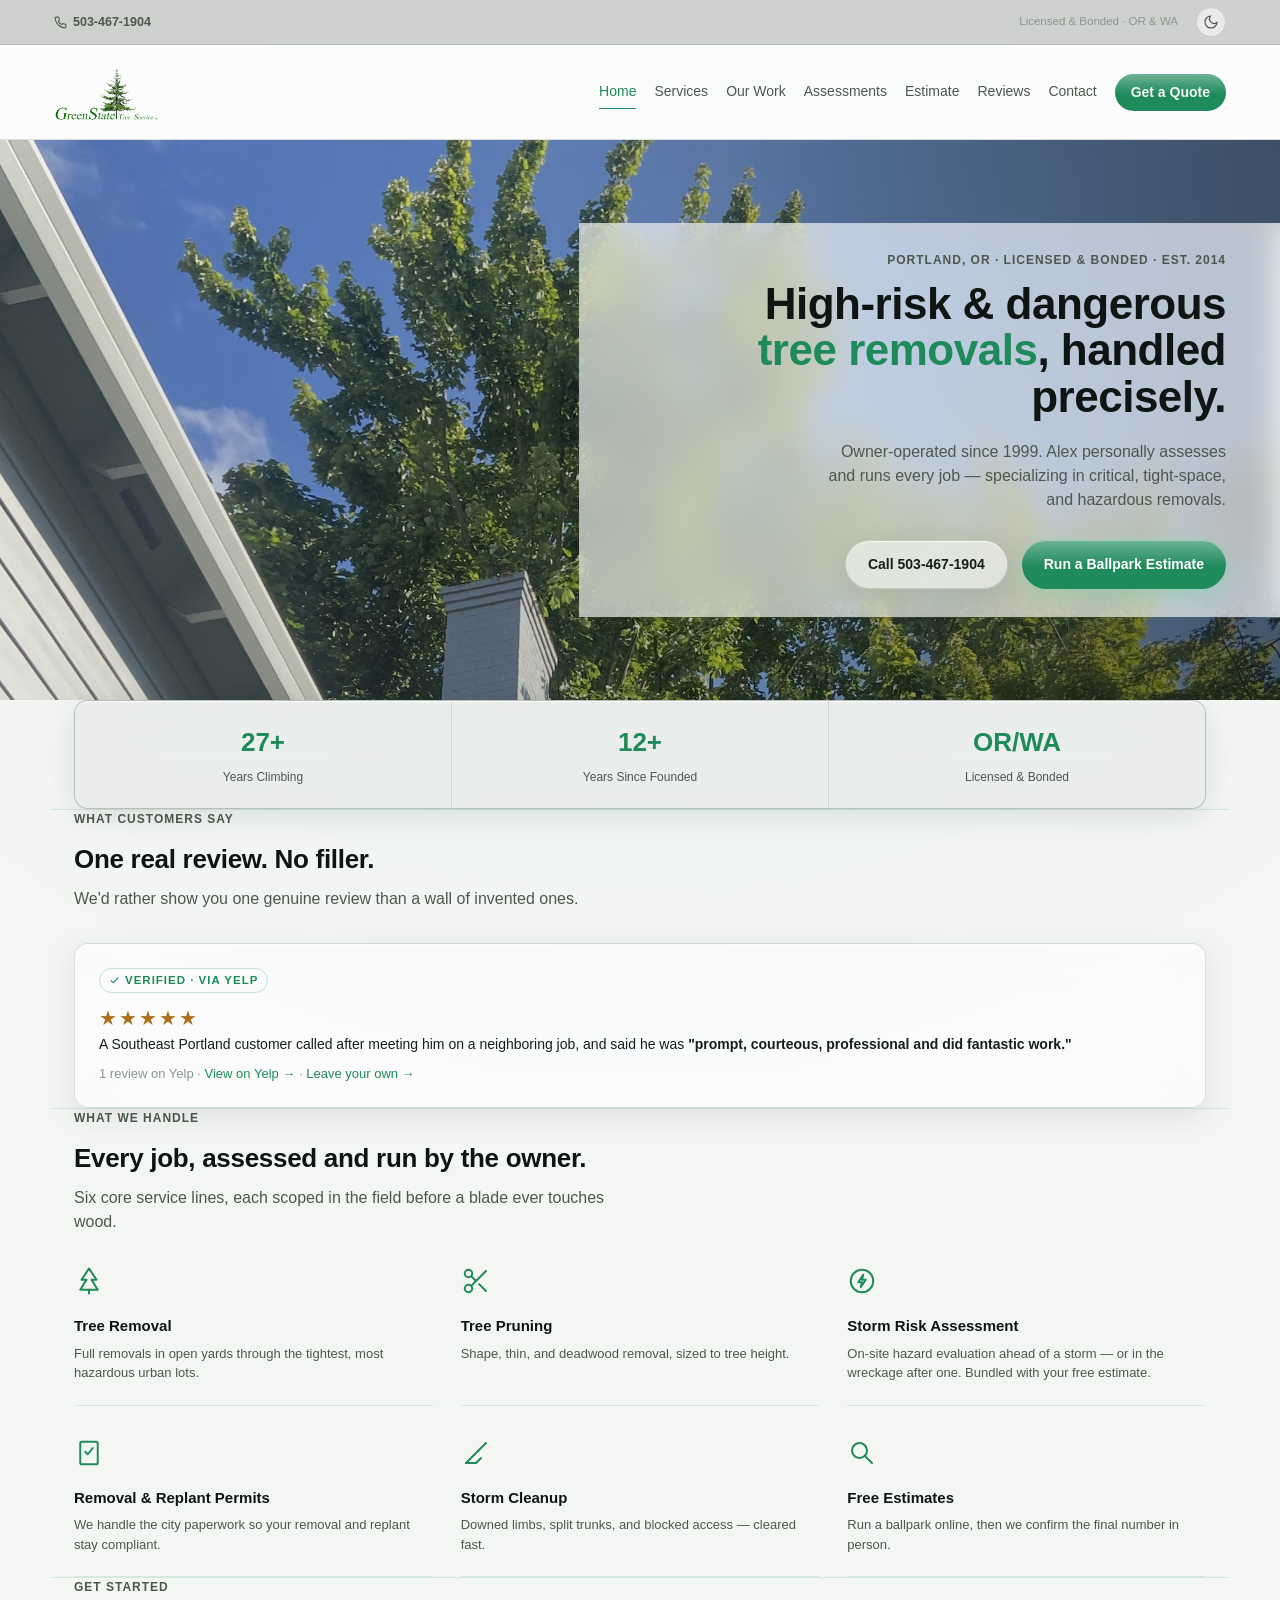
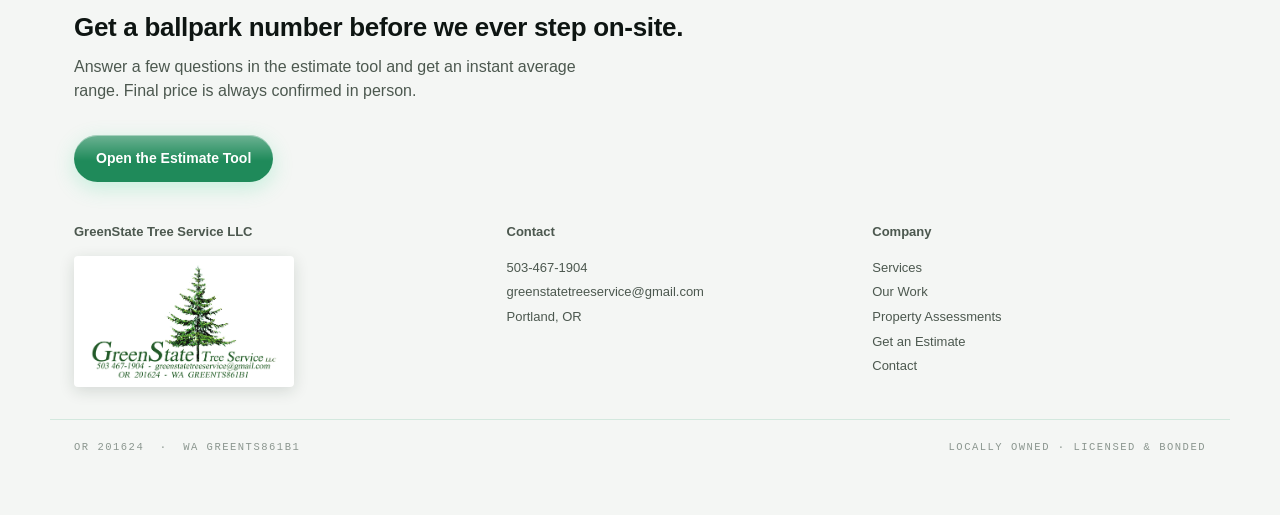
==== commit 8796489f: "Add files via upload" ====
--- a/index.html
+++ b/index.html
@@ -8,18 +8,37 @@
 <script>
   (function() {
     var saved = localStorage.getItem('gs-theme');
-    if (saved) document.documentElement.setAttribute('data-theme', saved);
+    if (saved) {
+      document.documentElement.setAttribute('data-theme', saved);
+    } else if (window.matchMedia && window.matchMedia('(prefers-color-scheme: light)').matches) {
+      document.documentElement.setAttribute('data-theme', 'light');
+    }
+    // no saved choice and system prefers dark (or can't detect) -> default dark theme
   })();
 </script>
 </head>
 <body>
 
 <header class="site">
-  <div class="bar">
-    <a class="brand" href="index.html">
-      <img src="assets/greenstate-logo.png" alt="GreenState Tree Service logo">
-          </a>
-    <nav class="main">
+  <div class="header-top">
+    <div class="wrap header-top-inner">
+      <a href="tel:5034671904" class="header-phone">
+        <svg viewBox="0 0 24 24" fill="none" stroke="currentColor" stroke-width="2" stroke-linecap="round"><path d="M22 16.92v3a2 2 0 0 1-2.18 2 19.79 19.79 0 0 1-8.63-3.07 19.5 19.5 0 0 1-6-6 19.79 19.79 0 0 1-3.07-8.67A2 2 0 0 1 4.11 2h3a2 2 0 0 1 2 1.72c.127.96.361 1.903.7 2.81a2 2 0 0 1-.45 2.11L8.09 9.91a16 16 0 0 0 6 6l1.27-1.27a2 2 0 0 1 2.11-.45c.907.339 1.85.573 2.81.7A2 2 0 0 1 22 16.92z"/></svg>
+        503-467-1904
+      </a>
+      <span class="header-badge">Licensed &amp; Bonded &middot; OR &amp; WA</span>
+      <button class="icon-btn" id="themeToggle" aria-label="Toggle theme" title="Toggle light/dark">
+        <svg class="sun" viewBox="0 0 24 24" fill="none" stroke="currentColor" stroke-width="1.8" stroke-linecap="round"><circle cx="12" cy="12" r="4"/><path d="M12 2v2M12 20v2M4.9 4.9l1.4 1.4M17.7 17.7l1.4 1.4M2 12h2M20 12h2M4.9 19.1l1.4-1.4M17.7 6.3l1.4-1.4"/></svg>
+        <svg class="moon" viewBox="0 0 24 24" fill="none" stroke="currentColor" stroke-width="1.8" stroke-linecap="round"><path d="M21 12.79A9 9 0 1 1 11.21 3 7 7 0 0 0 21 12.79z"/></svg>
+      </button>
+    </div>
+  </div>
+  <div class="header-main">
+    <div class="wrap bar">
+      <a class="brand" href="index.html">
+        <img src="assets/greenstate-logo.png" alt="GreenState Tree Service logo">
+      </a>
+      <nav class="main">
       <a href="index.html" class="active">Home</a>
       <a href="services.html">Services</a>
       <a href="our-work.html">Our Work</a>
@@ -27,13 +46,8 @@
       <a href="estimate.html">Estimate</a>
       <a href="feedback.html">Reviews</a>
       <a href="contact.html">Contact</a>
-      <a href="estimate.html" class="cta">Get a Quote</a>
-    </nav>
-    <div class="util-row">
-      <button class="icon-btn" id="themeToggle" aria-label="Toggle theme" title="Toggle light/dark">
-        <svg class="sun" viewBox="0 0 24 24" fill="none" stroke="currentColor" stroke-width="1.8" stroke-linecap="round"><circle cx="12" cy="12" r="4"/><path d="M12 2v2M12 20v2M4.9 4.9l1.4 1.4M17.7 17.7l1.4 1.4M2 12h2M20 12h2M4.9 19.1l1.4-1.4M17.7 6.3l1.4-1.4"/></svg>
-        <svg class="moon" viewBox="0 0 24 24" fill="none" stroke="currentColor" stroke-width="1.8" stroke-linecap="round"><path d="M21 12.79A9 9 0 1 1 11.21 3 7 7 0 0 0 21 12.79z"/></svg>
-      </button>
+        <a href="estimate.html" class="cta">Get a Quote</a>
+      </nav>
       <button class="icon-btn hamburger-btn" id="hamburgerBtn" aria-label="Menu" title="Menu">
         <svg viewBox="0 0 24 24" fill="none" stroke="currentColor" stroke-width="1.8" stroke-linecap="round"><line x1="4" y1="7" x2="20" y2="7"/><line x1="4" y1="12" x2="20" y2="12"/><line x1="4" y1="17" x2="20" y2="17"/></svg>
       </button>
@@ -51,16 +65,14 @@
   </div>
 </header>
 
-<section class="hero">
-  <div class="wrap">
-    <div class="hero-center">
-      <div class="eyebrow">Portland, OR &middot; Licensed &amp; Bonded &middot; Est. 2014</div>
-      <h1 class="headline">High-risk &amp; dangerous<br><em>tree removals</em>, handled precisely.</h1>
-      <p class="lede">Owner-operated since 1999. Alex personally assesses and runs every job — specializing in critical, tight-space, and hazardous removals.</p>
-      <div class="btn-row">
-        <a href="estimate.html" class="btn btn-primary">Run a Ballpark Estimate</a>
-        <a href="tel:5034671904" class="btn btn-ghost">Call 503-467-1904</a>
-      </div>
+<section class="hero hero-photo">
+  <div class="hero-panel">
+    <div class="eyebrow">Portland, OR &middot; Licensed &amp; Bonded &middot; Est. 2014</div>
+    <h1 class="headline">High-risk &amp; dangerous<br><em>tree removals</em>, handled precisely.</h1>
+    <p class="lede">Owner-operated since 1999. Alex personally assesses and runs every job — specializing in critical, tight-space, and hazardous removals.</p>
+    <div class="btn-row">
+      <a href="estimate.html" class="btn btn-primary">Run a Ballpark Estimate</a>
+      <a href="tel:5034671904" class="btn btn-ghost">Call 503-467-1904</a>
     </div>
   </div>
 </section>
@@ -87,7 +99,7 @@
       </div>
       <div class="review-stars">★★★★★</div>
       <div class="review-body">
-        <p>A Southeast Portland customer called Alex after meeting him on a neighboring job, and said he was <strong>"prompt, courteous, professional and did fantastic work."</strong></p>
+        <p>A Southeast Portland customer called after meeting him on a neighboring job, and said he was <strong>"prompt, courteous, professional and did fantastic work."</strong></p>
         <div class="review-meta">1 review on Yelp &middot; <a href="https://www.yelp.com/biz/greenstate-tree-service-portland-2" target="_blank" rel="noopener">View on Yelp &rarr;</a> &middot; <a href="feedback.html?stage=after">Leave your own &rarr;</a></div>
       </div>
     </div>
--- a/assets/style.css
+++ b/assets/style.css
@@ -54,7 +54,24 @@
 .wrap { max-width: 1180px; margin: 0 auto; padding: 0 24px; }
 
 /* ---------- Header ---------- */
-header.site {
+header.site { position: relative; z-index: 50; }
+.header-top {
+  background: rgba(0,0,0,0.15);
+  border-bottom: 1px solid var(--glass-border);
+}
+.header-top-inner {
+  display: flex; align-items: center; justify-content: flex-end; gap: 18px;
+  padding: 7px 24px; max-width: 1220px; margin: 0 auto;
+}
+.header-phone {
+  display: flex; align-items: center; gap: 6px;
+  font-size: 12.5px; font-weight: 600; color: var(--ink-dim);
+  margin-right: auto;
+}
+.header-phone svg { width: 13px; height: 13px; }
+.header-phone:hover { color: var(--green); }
+.header-badge { font-size: 11.5px; color: var(--ink-faint); }
+.header-main {
   position: sticky; top: 0; z-index: 50;
   background: var(--glass-bg-strong);
   backdrop-filter: var(--glass-blur); -webkit-backdrop-filter: var(--glass-blur);
@@ -62,13 +79,12 @@
 }
 header.site .bar {
   display: flex; align-items: center; justify-content: space-between;
-  padding: 14px 24px;
+  padding: 16px 24px;
   max-width: 1220px; margin: 0 auto;
-  gap: 20px;
+  gap: 24px;
 }
 .brand { display: flex; align-items: center; gap: 10px; flex-shrink: 0; }
-.brand img { height: 40px; width: auto; }
-.brand-text { font-family: var(--mono); font-size: 11px; letter-spacing: 2px; color: var(--ink-dim); text-transform: uppercase; white-space: nowrap; }
+.brand img { height: 62px; width: auto; }
 nav.main { display: flex; gap: 18px; align-items: center; }
 nav.main a {
   font-family: var(--sans); font-size: 14px; letter-spacing: 0px; text-transform: none;
@@ -90,6 +106,7 @@
   display: none; flex-direction: column; gap: 2px;
   max-width: 1220px; margin: 0 auto; padding: 0 24px;
   max-height: 0; overflow: hidden; transition: max-height .25s ease;
+  background: var(--glass-bg-strong);
 }
 .mobile-menu.open { max-height: 420px; padding-bottom: 16px; }
 .mobile-menu a {
@@ -107,6 +124,37 @@
   padding: 64px 0 48px;
   border-bottom: 1px solid var(--line);
   position: relative;
+}
+.hero-photo {
+  min-height: 560px;
+  padding: 0;
+  border-bottom: none;
+  background-image: url('hero-chimney.jpg');
+  background-size: cover;
+  background-position: center 70%;
+  display: flex; align-items: center;
+}
+.hero-photo::before {
+  content: "";
+  position: absolute; inset: 0;
+  background: linear-gradient(90deg, rgba(6,10,8,0.05) 0%, rgba(6,10,8,0.25) 45%, rgba(6,10,8,0.6) 100%);
+}
+.hero-panel {
+  position: relative; z-index: 1;
+  max-width: 1220px; margin: 0 auto; padding: 0 24px;
+  width: 100%;
+  display: flex; flex-direction: column; align-items: flex-end;
+  text-align: right;
+}
+.hero-panel > * { max-width: 560px; }
+.hero-panel .btn-row { flex-direction: row-reverse; }
+.hero-panel::before {
+  content: "";
+  position: absolute; top: -28px; right: -1000px; left: 45%; bottom: -28px;
+  background: var(--glass-bg-strong);
+  backdrop-filter: var(--glass-blur); -webkit-backdrop-filter: var(--glass-blur);
+  border-right: 1px solid var(--glass-border);
+  z-index: -1;
 }
 .hero .grid {
   display: grid; grid-template-columns: 1.1fr 0.9fr; gap: 56px; align-items: center;
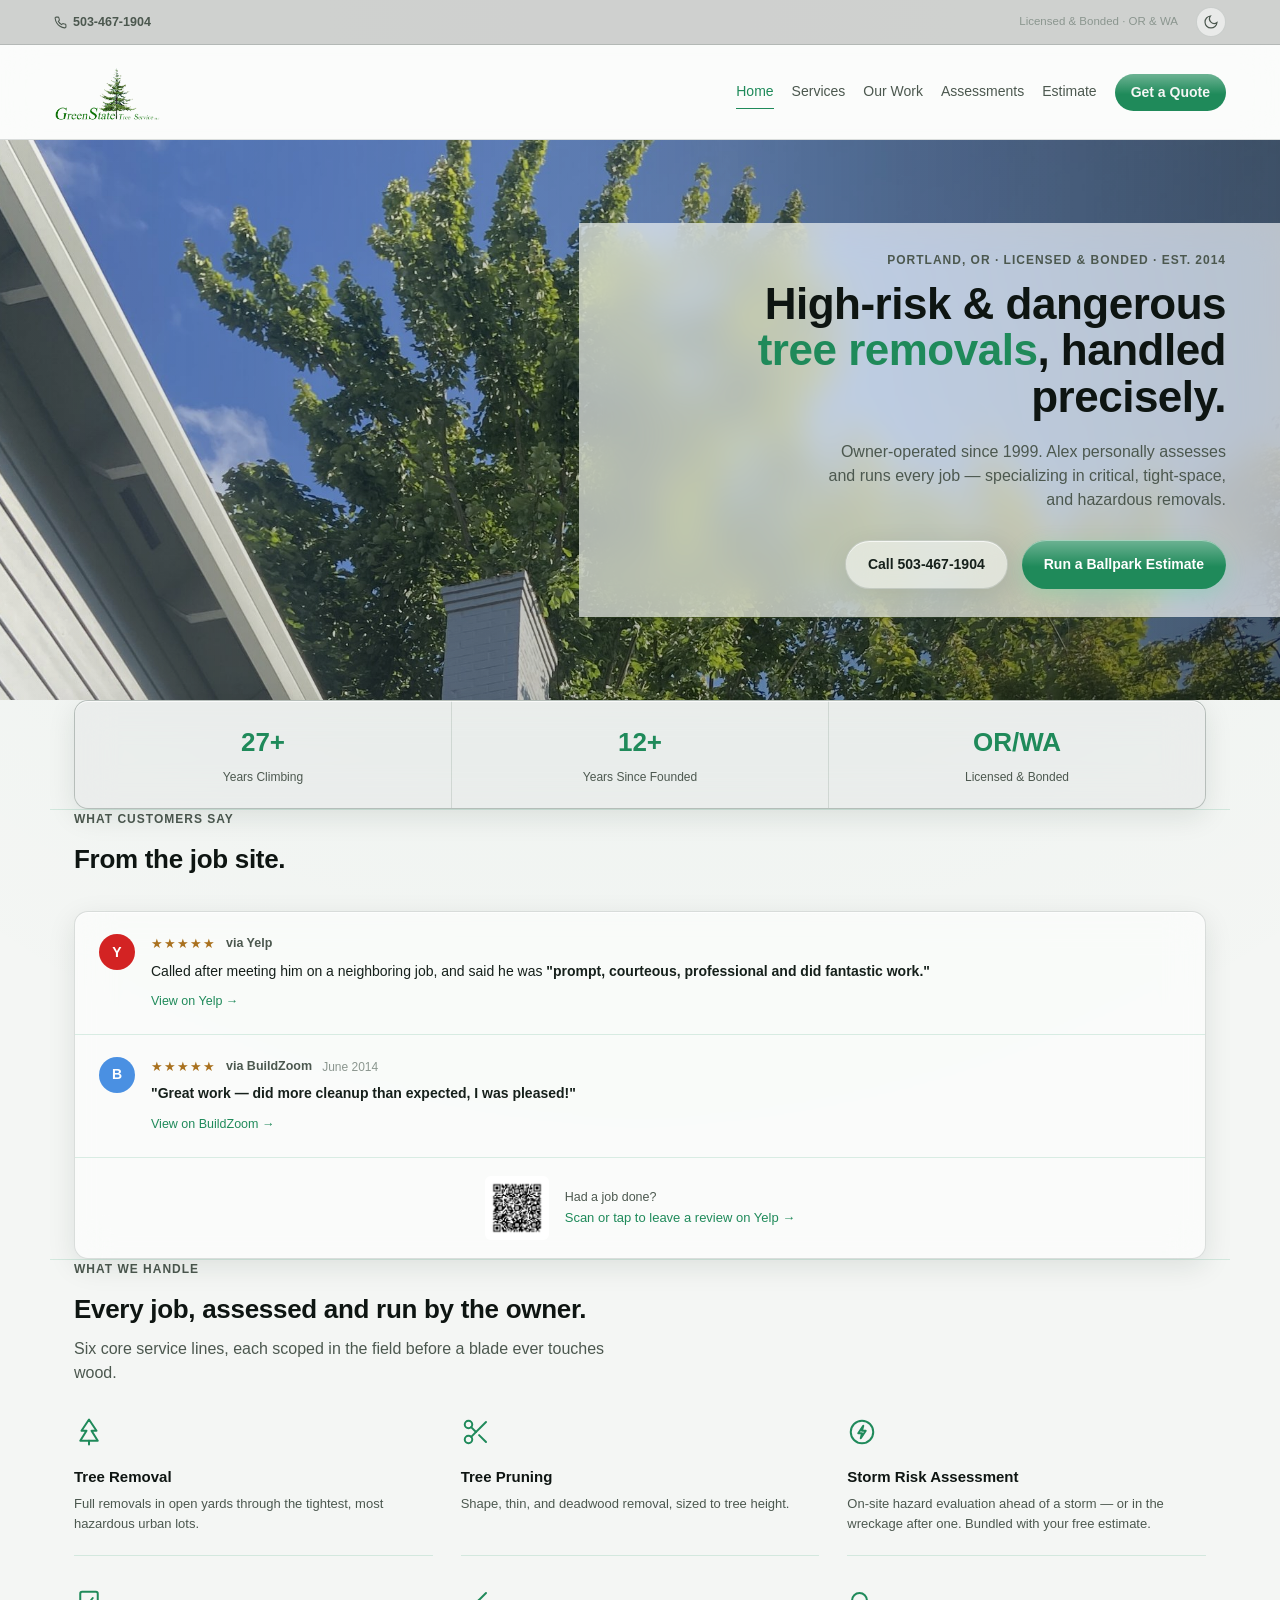
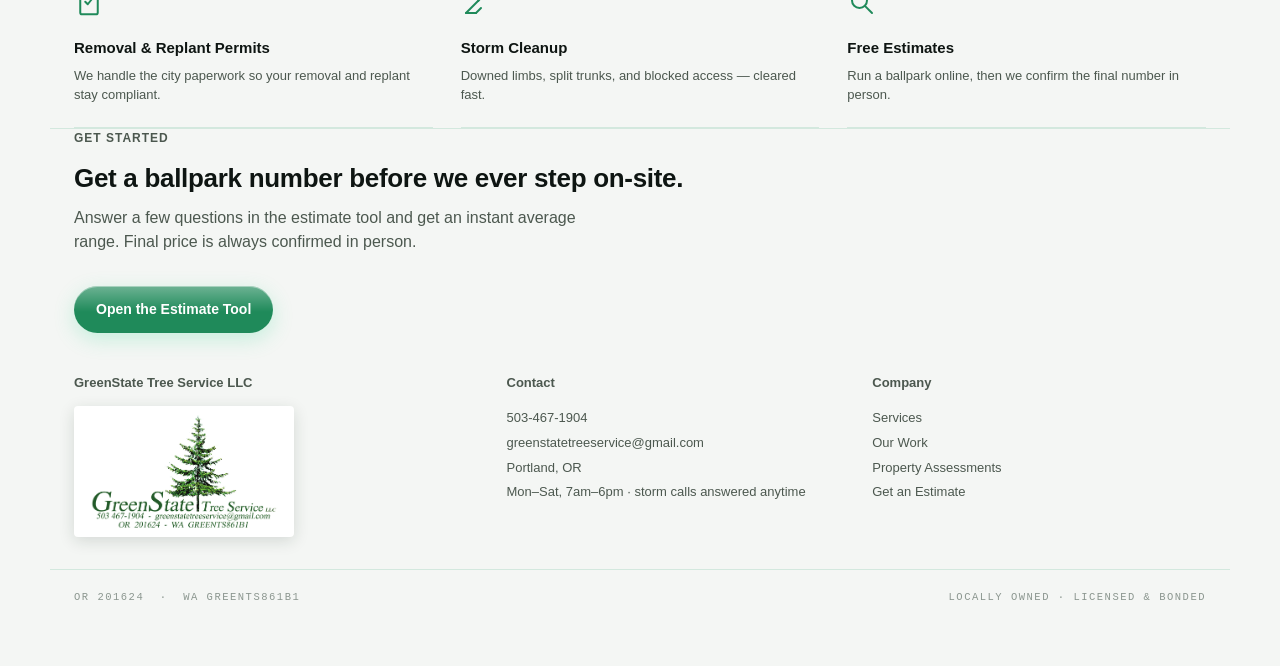
==== commit 10737cc1: "Add files via upload" ====
--- a/index.html
+++ b/index.html
@@ -23,13 +23,13 @@
   <div class="header-top">
     <div class="wrap header-top-inner">
       <a href="tel:5034671904" class="header-phone">
-        <svg viewBox="0 0 24 24" fill="none" stroke="currentColor" stroke-width="2" stroke-linecap="round"><path d="M22 16.92v3a2 2 0 0 1-2.18 2 19.79 19.79 0 0 1-8.63-3.07 19.5 19.5 0 0 1-6-6 19.79 19.79 0 0 1-3.07-8.67A2 2 0 0 1 4.11 2h3a2 2 0 0 1 2 1.72c.127.96.361 1.903.7 2.81a2 2 0 0 1-.45 2.11L8.09 9.91a16 16 0 0 0 6 6l1.27-1.27a2 2 0 0 1 2.11-.45c.907.339 1.85.573 2.81.7A2 2 0 0 1 22 16.92z"/></svg>
+        <svg width="24" height="24" viewBox="0 0 24 24" fill="none" stroke="currentColor" stroke-width="2" stroke-linecap="round"><path d="M22 16.92v3a2 2 0 0 1-2.18 2 19.79 19.79 0 0 1-8.63-3.07 19.5 19.5 0 0 1-6-6 19.79 19.79 0 0 1-3.07-8.67A2 2 0 0 1 4.11 2h3a2 2 0 0 1 2 1.72c.127.96.361 1.903.7 2.81a2 2 0 0 1-.45 2.11L8.09 9.91a16 16 0 0 0 6 6l1.27-1.27a2 2 0 0 1 2.11-.45c.907.339 1.85.573 2.81.7A2 2 0 0 1 22 16.92z"/></svg>
         503-467-1904
       </a>
       <span class="header-badge">Licensed &amp; Bonded &middot; OR &amp; WA</span>
       <button class="icon-btn" id="themeToggle" aria-label="Toggle theme" title="Toggle light/dark">
-        <svg class="sun" viewBox="0 0 24 24" fill="none" stroke="currentColor" stroke-width="1.8" stroke-linecap="round"><circle cx="12" cy="12" r="4"/><path d="M12 2v2M12 20v2M4.9 4.9l1.4 1.4M17.7 17.7l1.4 1.4M2 12h2M20 12h2M4.9 19.1l1.4-1.4M17.7 6.3l1.4-1.4"/></svg>
-        <svg class="moon" viewBox="0 0 24 24" fill="none" stroke="currentColor" stroke-width="1.8" stroke-linecap="round"><path d="M21 12.79A9 9 0 1 1 11.21 3 7 7 0 0 0 21 12.79z"/></svg>
+        <svg width="24" height="24" class="sun" viewBox="0 0 24 24" fill="none" stroke="currentColor" stroke-width="1.8" stroke-linecap="round"><circle cx="12" cy="12" r="4"/><path d="M12 2v2M12 20v2M4.9 4.9l1.4 1.4M17.7 17.7l1.4 1.4M2 12h2M20 12h2M4.9 19.1l1.4-1.4M17.7 6.3l1.4-1.4"/></svg>
+        <svg width="24" height="24" class="moon" viewBox="0 0 24 24" fill="none" stroke="currentColor" stroke-width="1.8" stroke-linecap="round"><path d="M21 12.79A9 9 0 1 1 11.21 3 7 7 0 0 0 21 12.79z"/></svg>
       </button>
     </div>
   </div>
@@ -44,12 +44,10 @@
       <a href="our-work.html">Our Work</a>
       <a href="assessments.html">Assessments</a>
       <a href="estimate.html">Estimate</a>
-      <a href="feedback.html">Reviews</a>
-      <a href="contact.html">Contact</a>
         <a href="estimate.html" class="cta">Get a Quote</a>
       </nav>
       <button class="icon-btn hamburger-btn" id="hamburgerBtn" aria-label="Menu" title="Menu">
-        <svg viewBox="0 0 24 24" fill="none" stroke="currentColor" stroke-width="1.8" stroke-linecap="round"><line x1="4" y1="7" x2="20" y2="7"/><line x1="4" y1="12" x2="20" y2="12"/><line x1="4" y1="17" x2="20" y2="17"/></svg>
+        <svg width="24" height="24" viewBox="0 0 24 24" fill="none" stroke="currentColor" stroke-width="1.8" stroke-linecap="round"><line x1="4" y1="7" x2="20" y2="7"/><line x1="4" y1="12" x2="20" y2="12"/><line x1="4" y1="17" x2="20" y2="17"/></svg>
       </button>
     </div>
   </div>
@@ -59,13 +57,18 @@
       <a href="our-work.html">Our Work</a>
       <a href="assessments.html">Assessments</a>
       <a href="estimate.html">Estimate</a>
-      <a href="feedback.html">Reviews</a>
-      <a href="contact.html">Contact</a>
       <a href="estimate.html" class="cta">Get a Quote</a>
   </div>
 </header>
 
 <section class="hero hero-photo">
+  <div class="hero-slides">
+    <div class="hero-slide active" style="background-image:url('assets/hero-chimney.jpg')"></div>
+    <div class="hero-slide" style="background-image:url('assets/hero-lake-sun.jpg')"></div>
+    <div class="hero-slide" style="background-image:url('assets/hero-lake-fog.jpg')"></div>
+    <div class="hero-slide" style="background-image:url('assets/hero-valley.jpg')"></div>
+    <div class="hero-slide" style="background-image:url('assets/hero-parkinglot.jpg')"></div>
+  </div>
   <div class="hero-panel">
     <div class="eyebrow">Portland, OR &middot; Licensed &amp; Bonded &middot; Est. 2014</div>
     <h1 class="headline">High-risk &amp; dangerous<br><em>tree removals</em>, handled precisely.</h1>
@@ -88,19 +91,43 @@
 <section class="wrap">
   <div class="section-head">
     <div class="eyebrow">What Customers Say</div>
-    <h2>One real review. No filler.</h2>
-    <p>We'd rather show you one genuine review than a wall of invented ones.</p>
-  </div>
-  <div class="review-card">
-    <div>
-      <div class="verified-tag">
-        <svg width="11" height="11" viewBox="0 0 24 24" fill="none" stroke="currentColor" stroke-width="2.5"><path d="M20 6L9 17l-5-5"/></svg>
-        Verified &middot; via Yelp
+    <h2>From the job site.</h2>
+  </div>
+
+  <div class="review-box" id="reviewBox">
+    <div class="review-list" id="reviewList">
+
+      <div class="review-row">
+        <div class="review-avatar" style="background:#d32323;">Y</div>
+        <div class="review-row-body">
+          <div class="review-row-top">
+            <span class="review-stars-sm">★★★★★</span>
+            <span class="review-source">via Yelp</span>
+          </div>
+          <p>Called after meeting him on a neighboring job, and said he was <strong>"prompt, courteous, professional and did fantastic work."</strong></p>
+          <a href="https://www.yelp.com/biz/greenstate-tree-service-portland-2" target="_blank" rel="noopener" class="review-link">View on Yelp &rarr;</a>
+        </div>
       </div>
-      <div class="review-stars">★★★★★</div>
-      <div class="review-body">
-        <p>A Southeast Portland customer called after meeting him on a neighboring job, and said he was <strong>"prompt, courteous, professional and did fantastic work."</strong></p>
-        <div class="review-meta">1 review on Yelp &middot; <a href="https://www.yelp.com/biz/greenstate-tree-service-portland-2" target="_blank" rel="noopener">View on Yelp &rarr;</a> &middot; <a href="feedback.html?stage=after">Leave your own &rarr;</a></div>
+
+      <div class="review-row">
+        <div class="review-avatar" style="background:#4a90e2;">B</div>
+        <div class="review-row-body">
+          <div class="review-row-top">
+            <span class="review-stars-sm">★★★★★</span>
+            <span class="review-source">via BuildZoom</span>
+            <span class="review-date">June 2014</span>
+          </div>
+          <p><strong>"Great work — did more cleanup than expected, I was pleased!"</strong></p>
+          <a href="https://www.buildzoom.com/contractor/greenstate-tree-service-llc" target="_blank" rel="noopener" class="review-link">View on BuildZoom &rarr;</a>
+        </div>
+      </div>
+
+    </div>
+    <div class="review-box-footer">
+      <img src="assets/yelp-qr.png" alt="QR code linking to GreenState Tree Service's Yelp page" class="review-qr">
+      <div class="review-qr-text">
+        <div class="review-qr-label">Had a job done?</div>
+        <a href="https://www.yelp.com/biz/greenstate-tree-service-portland-2" target="_blank" rel="noopener">Scan or tap to leave a review on Yelp &rarr;</a>
       </div>
     </div>
   </div>
@@ -114,32 +141,32 @@
   </div>
   <div class="services-grid">
     <div class="svc-card">
-      <svg class="icon" viewBox="0 0 24 24" fill="none" stroke-width="1.6" stroke-linecap="round" stroke-linejoin="round"><path d="M12 2 L6 11 H10 L5 19 H19 L14 11 H18 Z"/><line x1="12" y1="19" x2="12" y2="22"/></svg>
+      <svg width="24" height="24" class="icon" viewBox="0 0 24 24" fill="none" stroke-width="1.6" stroke-linecap="round" stroke-linejoin="round"><path d="M12 2 L6 11 H10 L5 19 H19 L14 11 H18 Z"/><line x1="12" y1="19" x2="12" y2="22"/></svg>
       <h3>Tree Removal</h3>
       <p>Full removals in open yards through the tightest, most hazardous urban lots.</p>
     </div>
     <div class="svc-card">
-      <svg class="icon" viewBox="0 0 24 24" fill="none" stroke-width="1.6" stroke-linecap="round" stroke-linejoin="round"><circle cx="6" cy="6" r="3"/><circle cx="6" cy="18" r="3"/><line x1="20" y1="4" x2="8.12" y2="15.88"/><line x1="14.47" y1="14.48" x2="20" y2="20"/><line x1="8.12" y1="8.12" x2="12" y2="12"/></svg>
+      <svg width="24" height="24" class="icon" viewBox="0 0 24 24" fill="none" stroke-width="1.6" stroke-linecap="round" stroke-linejoin="round"><circle cx="6" cy="6" r="3"/><circle cx="6" cy="18" r="3"/><line x1="20" y1="4" x2="8.12" y2="15.88"/><line x1="14.47" y1="14.48" x2="20" y2="20"/><line x1="8.12" y1="8.12" x2="12" y2="12"/></svg>
       <h3>Tree Pruning</h3>
       <p>Shape, thin, and deadwood removal, sized to tree height.</p>
     </div>
     <div class="svc-card">
-      <svg class="icon" viewBox="0 0 24 24" fill="none" stroke-width="1.6" stroke-linecap="round" stroke-linejoin="round"><circle cx="12" cy="12" r="9"/><path d="M13 7 L9 13 H12 L11 17 L15 11 H12 Z"/></svg>
+      <svg width="24" height="24" class="icon" viewBox="0 0 24 24" fill="none" stroke-width="1.6" stroke-linecap="round" stroke-linejoin="round"><circle cx="12" cy="12" r="9"/><path d="M13 7 L9 13 H12 L11 17 L15 11 H12 Z"/></svg>
       <h3>Storm Risk Assessment</h3>
       <p>On-site hazard evaluation ahead of a storm — or in the wreckage after one. Bundled with your free estimate.</p>
     </div>
     <div class="svc-card">
-      <svg class="icon" viewBox="0 0 24 24" fill="none" stroke-width="1.6" stroke-linecap="round" stroke-linejoin="round"><rect x="5" y="3" width="14" height="18" rx="1.5"/><path d="M9 11 L11 13 L15 8"/></svg>
+      <svg width="24" height="24" class="icon" viewBox="0 0 24 24" fill="none" stroke-width="1.6" stroke-linecap="round" stroke-linejoin="round"><rect x="5" y="3" width="14" height="18" rx="1.5"/><path d="M9 11 L11 13 L15 8"/></svg>
       <h3>Removal &amp; Replant Permits</h3>
       <p>We handle the city paperwork so your removal and replant stay compliant.</p>
     </div>
     <div class="svc-card">
-      <svg class="icon" viewBox="0 0 24 24" fill="none" stroke-width="1.6" stroke-linecap="round" stroke-linejoin="round"><path d="M4 20 L14 10"/><path d="M14 10 L20 4"/><path d="M4 20 H12"/><path d="M12 20 L16 16"/></svg>
+      <svg width="24" height="24" class="icon" viewBox="0 0 24 24" fill="none" stroke-width="1.6" stroke-linecap="round" stroke-linejoin="round"><path d="M4 20 L14 10"/><path d="M14 10 L20 4"/><path d="M4 20 H12"/><path d="M12 20 L16 16"/></svg>
       <h3>Storm Cleanup</h3>
       <p>Downed limbs, split trunks, and blocked access — cleared fast.</p>
     </div>
     <div class="svc-card">
-      <svg class="icon" viewBox="0 0 24 24" fill="none" stroke-width="1.6" stroke-linecap="round" stroke-linejoin="round"><circle cx="10" cy="10" r="6"/><line x1="14.5" y1="14.5" x2="20" y2="20"/></svg>
+      <svg width="24" height="24" class="icon" viewBox="0 0 24 24" fill="none" stroke-width="1.6" stroke-linecap="round" stroke-linejoin="round"><circle cx="10" cy="10" r="6"/><line x1="14.5" y1="14.5" x2="20" y2="20"/></svg>
       <h3>Free Estimates</h3>
       <p>Run a ballpark online, then we confirm the final number in person.</p>
     </div>
@@ -166,6 +193,7 @@
       <p><a href="tel:5034671904">503-467-1904</a></p>
       <p><a href="mailto:greenstatetreeservice@gmail.com">greenstatetreeservice@gmail.com</a></p>
       <p>Portland, OR</p>
+      <p>Mon&ndash;Sat, 7am&ndash;6pm &middot; storm calls answered anytime</p>
     </div>
     <div>
       <h4>Company</h4>
@@ -173,11 +201,10 @@
       <p><a href="our-work.html">Our Work</a></p>
       <p><a href="assessments.html">Property Assessments</a></p>
       <p><a href="estimate.html">Get an Estimate</a></p>
-      <p><a href="contact.html">Contact</a></p>
     </div>
   </div>
   <div class="wrap footer-bottom">
-    <span>OR 201624 &nbsp;·&nbsp; WA GREENTS861B1</span>
+    <span>OR 201624 &nbsp;&middot;&nbsp; WA GREENTS861B1</span>
     <span>Locally Owned &middot; Licensed &amp; Bonded</span>
   </div>
 </footer>
@@ -185,6 +212,37 @@
 
 
 <script src="assets/common.js"></script>
+<script>
+  (function() {
+    var slides = document.querySelectorAll('.hero-slide');
+    if (slides.length < 2) return;
+    var current = 0;
+    setInterval(function() {
+      slides[current].classList.remove('active');
+      current = (current + 1) % slides.length;
+      slides[current].classList.add('active');
+    }, 5500);
+  })();
+</script>
+<script>
+  (function() {
+    var rows = document.querySelectorAll('#reviewList .review-row');
+    var visibleLimit = 3;
+    if (rows.length <= visibleLimit) return; // nothing to hide yet
+    for (var i = visibleLimit; i < rows.length; i++) {
+      rows[i].classList.add('hidden-review');
+    }
+    var btn = document.createElement('button');
+    btn.className = 'review-show-more';
+    btn.type = 'button';
+    btn.textContent = 'Show ' + (rows.length - visibleLimit) + ' more review' + (rows.length - visibleLimit === 1 ? '' : 's');
+    btn.addEventListener('click', function() {
+      rows.forEach(function(r) { r.classList.remove('hidden-review'); });
+      btn.remove();
+    });
+    document.getElementById('reviewBox').insertBefore(btn, document.getElementById('reviewList').nextSibling);
+  })();
+</script>
 <script>
   const _now = new Date().getFullYear();
   document.getElementById('statClimbing').textContent = (_now - 1999) + '+';
--- a/assets/style.css
+++ b/assets/style.css
@@ -129,18 +129,26 @@
   min-height: 560px;
   padding: 0;
   border-bottom: none;
-  background-image: url('hero-chimney.jpg');
+  display: flex; align-items: center;
+  overflow: hidden;
+}
+.hero-slides { position: absolute; inset: 0; z-index: 0; }
+.hero-slide {
+  position: absolute; inset: 0;
   background-size: cover;
   background-position: center 70%;
-  display: flex; align-items: center;
-}
+  opacity: 0;
+  transition: opacity 1.6s ease-in-out;
+}
+.hero-slide.active { opacity: 1; }
 .hero-photo::before {
   content: "";
   position: absolute; inset: 0;
+  z-index: 1;
   background: linear-gradient(90deg, rgba(6,10,8,0.05) 0%, rgba(6,10,8,0.25) 45%, rgba(6,10,8,0.6) 100%);
 }
 .hero-panel {
-  position: relative; z-index: 1;
+  position: relative; z-index: 2;
   max-width: 1220px; margin: 0 auto; padding: 0 24px;
   width: 100%;
   display: flex; flex-direction: column; align-items: flex-end;
@@ -210,6 +218,12 @@
 
 /* ---------- Service cards ---------- */
 .services-grid { display: grid; grid-template-columns: repeat(3, 1fr); gap: 32px 28px; }
+.svc-category-head { margin: 48px 0 4px; }
+.svc-category-head:first-of-type { margin-top: 8px; }
+.svc-category-head h2 {
+  font-size: 13px; font-weight: 700; letter-spacing: 0.5px; text-transform: uppercase;
+  color: var(--green); padding-bottom: 10px; border-bottom: 1px solid var(--line);
+}
 .svc-card {
   border-bottom: 1px solid var(--line-soft);
   padding-bottom: 22px;
@@ -428,6 +442,47 @@
   padding: 3px 9px; border-radius: 20px; margin-bottom: 10px;
 }
 
+/* ---------- Review box (expandable list) ---------- */
+.review-box {
+  border: 1px solid var(--glass-border); border-radius: var(--glass-radius); background: var(--glass-bg);
+  backdrop-filter: var(--glass-blur); -webkit-backdrop-filter: var(--glass-blur); box-shadow: var(--glass-shadow);
+  overflow: hidden;
+}
+.review-list { display: flex; flex-direction: column; }
+.review-row {
+  display: flex; gap: 16px; align-items: flex-start;
+  padding: 22px 24px; border-bottom: 1px solid var(--line-soft);
+}
+.review-row:last-child { border-bottom: none; }
+.review-row.hidden-review { display: none; }
+.review-avatar {
+  flex-shrink: 0; width: 36px; height: 36px; border-radius: 50%;
+  display: flex; align-items: center; justify-content: center;
+  color: #fff; font-weight: 700; font-size: 14px; font-family: var(--sans);
+}
+.review-row-body { flex: 1; min-width: 0; }
+.review-row-top { display: flex; align-items: center; gap: 10px; margin-bottom: 6px; flex-wrap: wrap; }
+.review-stars-sm { color: var(--amber); font-size: 13px; letter-spacing: 1px; }
+.review-source { font-size: 12.5px; color: var(--ink-dim); font-weight: 600; }
+.review-date { font-size: 12px; color: var(--ink-faint); }
+.review-row-body p { font-size: 14px; color: var(--ink); line-height: 1.6; margin-bottom: 6px; }
+.review-link { font-size: 12.5px; color: var(--green); }
+.review-box-footer {
+  padding: 18px 24px; border-top: 1px solid var(--line-soft);
+  font-size: 13px;
+  display: flex; align-items: center; gap: 16px; justify-content: center;
+}
+.review-box-footer a { color: var(--green); }
+.review-qr { width: 64px; height: 64px; border-radius: 6px; flex-shrink: 0; background: #fff; padding: 4px; }
+.review-qr-text { text-align: left; }
+.review-qr-label { font-size: 12.5px; color: var(--ink-dim); margin-bottom: 2px; }
+.review-show-more {
+  display: block; width: 100%; text-align: center; padding: 12px;
+  font-size: 13px; color: var(--green); background: none; border: none; border-bottom: 1px solid var(--line-soft);
+  cursor: pointer; font-family: var(--sans);
+}
+.review-show-more:hover { background: var(--line-soft); }
+
 /* ---------- Ticker stats ---------- */
 .ticker-row { display: flex; gap: 24px; flex-wrap: wrap; margin-top: 18px; }
 .ticker-item { font-family: var(--mono); }
@@ -517,7 +572,13 @@
   .hero .grid { grid-template-columns: 1fr; }
   .services-grid { grid-template-columns: 1fr 1fr; }
   .stat-strip { grid-template-columns: 1fr; }
+  .hero-panel { align-items: stretch; text-align: left; }
+  .hero-panel > * { max-width: none; }
+  .hero-panel .btn-row { flex-direction: row; }
+  .hero-panel::before { left: -24px; right: -24px; top: -24px; bottom: -24px; border-right: none; }
   .work-pair { grid-template-columns: 1fr; }
+  .review-box-footer { flex-direction: column; text-align: center; }
+  .review-qr-text { text-align: center; }
   .learn-item { grid-template-columns: 1fr; gap: 18px; }
   footer.site .grid { grid-template-columns: 1fr; }
   .console { grid-template-columns: 1fr; }
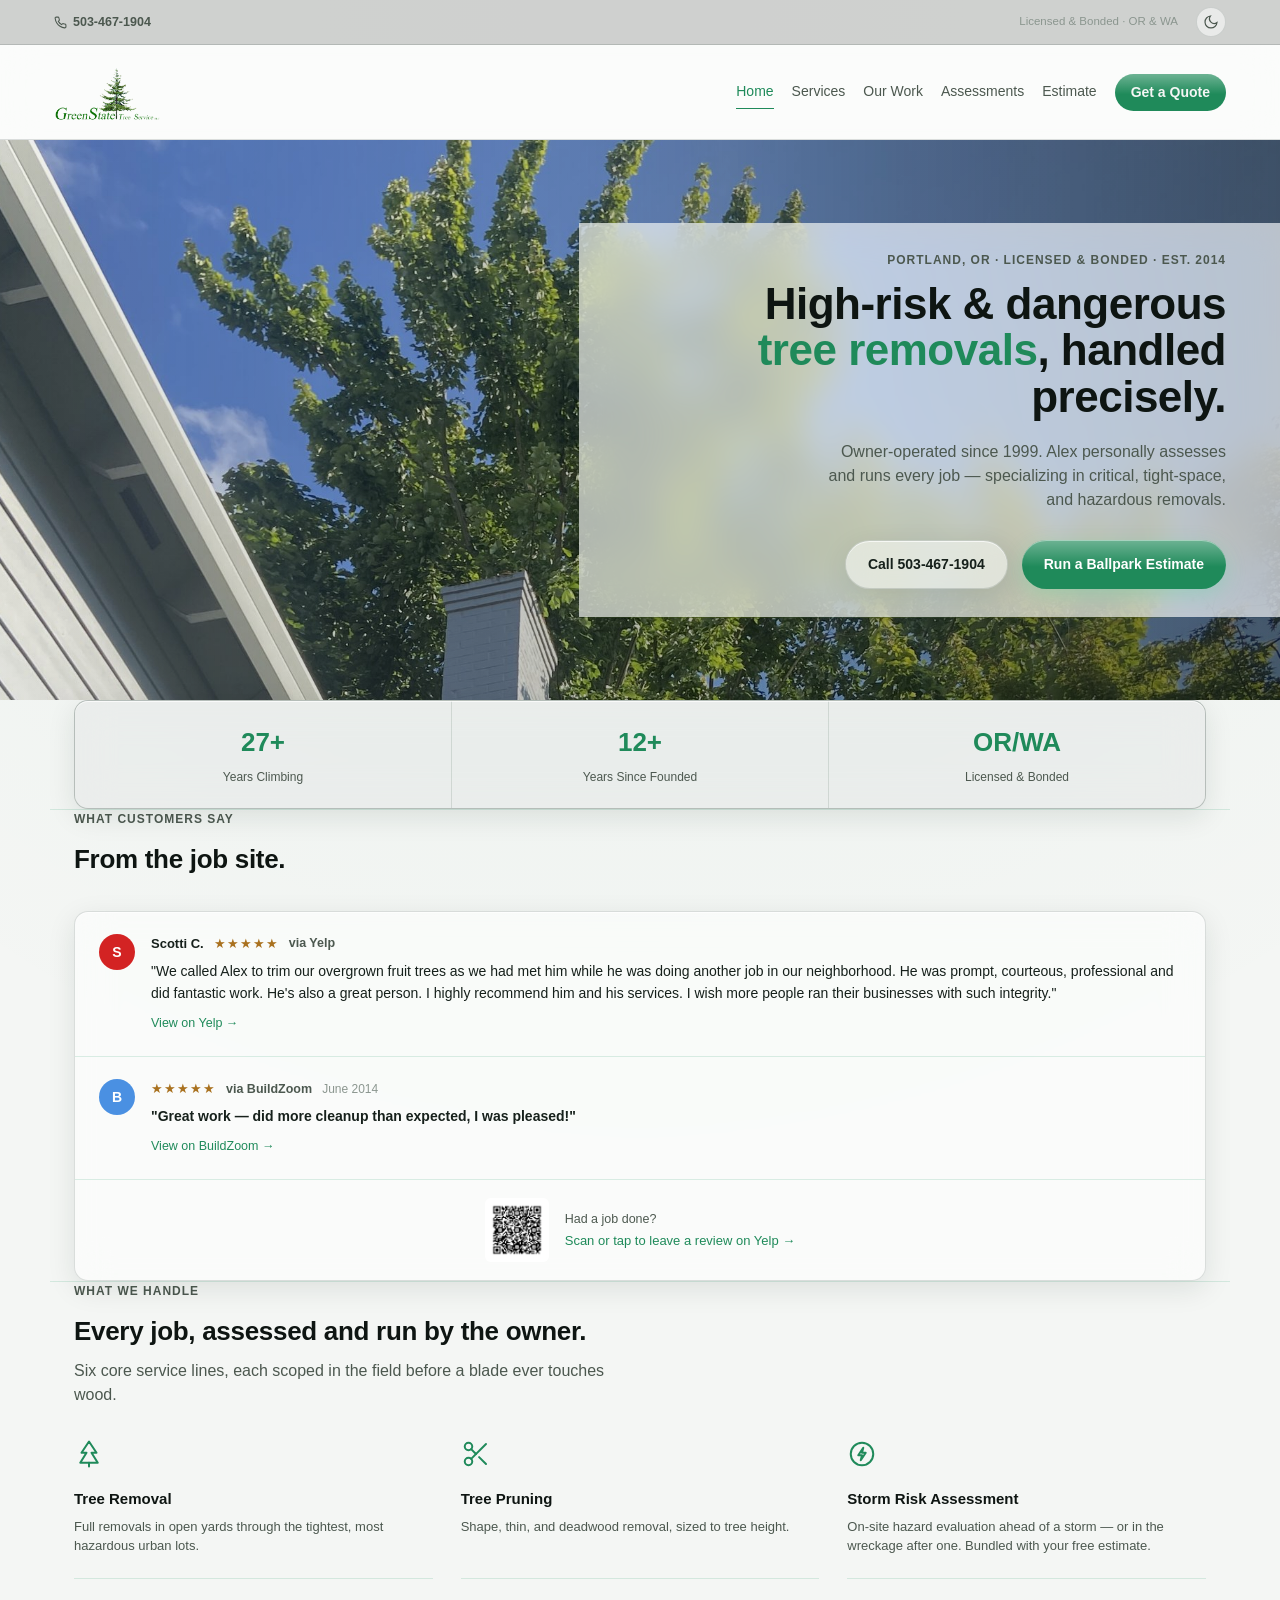
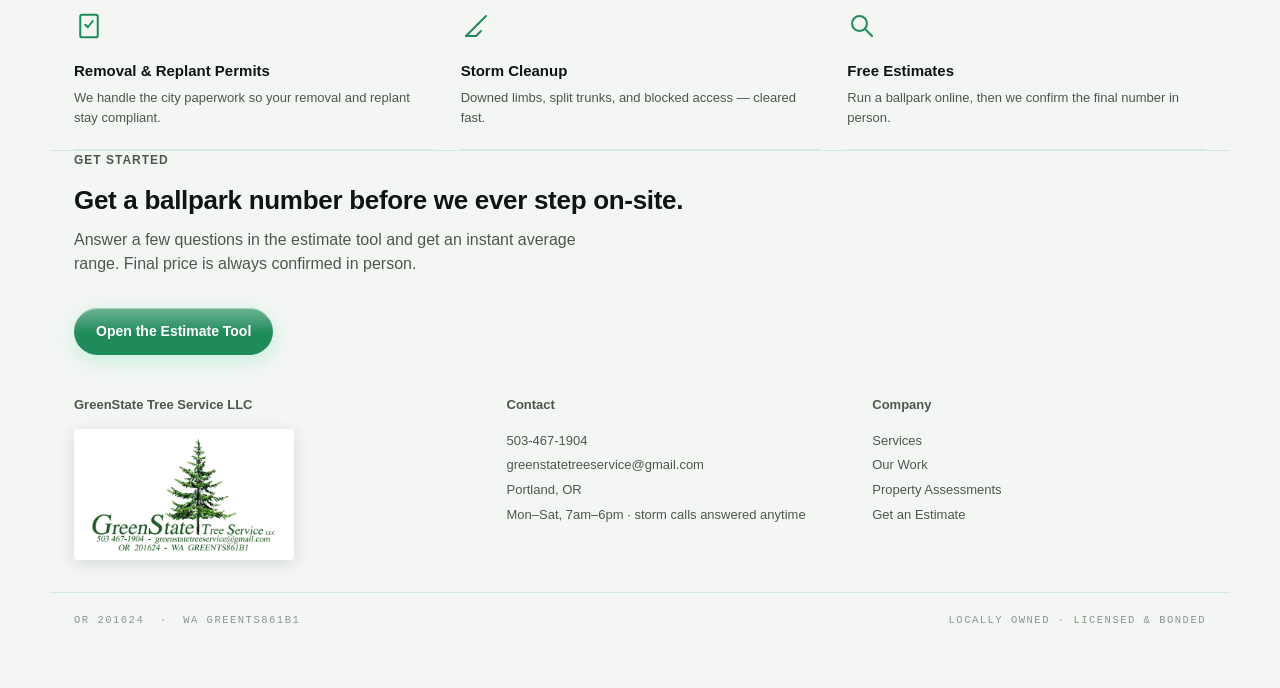
==== commit 550fc768: "Add files via upload" ====
--- a/index.html
+++ b/index.html
@@ -4,7 +4,605 @@
 <meta charset="UTF-8">
 <meta name="viewport" content="width=device-width, initial-scale=1.0">
 <title>GreenState Tree Service LLC — High-Risk &amp; Dangerous Tree Removals</title>
-<link rel="stylesheet" href="assets/style.css">
+<style>
+/* GreenState Tree Service — Field Console Design System
+   Palette: graphite #0b0f0d/#121613, signal-green #3ddc97, amber #d9a441, off-white #e7ebe8
+   Type: system grotesk for headers, system monospace for data/readouts */
+
+:root {
+  --bg: #0b0f0d;
+  --panel: #121613;
+  --panel-2: #171d19;
+  --line: rgba(61,220,151,0.22);
+  --line-soft: rgba(61,220,151,0.12);
+  --green: #3ddc97;
+  --green-dim: #2a9c6c;
+  --amber: #d9a441;
+  --ink: #e7ebe8;
+  --ink-dim: #9aa8a1;
+  --ink-faint: #5c645d;
+  --white-panel: #f7f8f6;
+  --mono: 'SF Mono', 'Consolas', 'Menlo', 'Liberation Mono', monospace;
+  --sans: -apple-system, 'Segoe UI', 'Helvetica Neue', Arial, sans-serif;
+  --radius: 4px;
+  /* liquid-glass surface tokens */
+  --glass-bg: rgba(255,255,255,0.045);
+  --glass-bg-strong: rgba(20,26,23,0.55);
+  --glass-border: rgba(255,255,255,0.14);
+  --glass-shadow: 0 8px 32px rgba(0,0,0,0.35), inset 0 1px 0 rgba(255,255,255,0.09);
+  --glass-blur: blur(18px) saturate(160%);
+  --glass-radius: 14px;
+}
+
+html[data-theme="light"] {
+  --glass-bg: rgba(255,255,255,0.55);
+  --glass-bg-strong: rgba(255,255,255,0.65);
+  --glass-border: rgba(20,40,30,0.14);
+  --glass-shadow: 0 8px 28px rgba(20,40,30,0.10), inset 0 1px 0 rgba(255,255,255,0.7);
+}
+
+* { box-sizing: border-box; margin: 0; padding: 0; }
+
+html { scroll-behavior: smooth; }
+
+body {
+  background: var(--bg);
+  background-image:
+    radial-gradient(circle at 50% 0%, rgba(61,220,151,0.06) 0%, rgba(61,220,151,0) 50%);
+  color: var(--ink);
+  font-family: var(--sans);
+  line-height: 1.5;
+  -webkit-font-smoothing: antialiased;
+}
+
+a { color: inherit; text-decoration: none; }
+img { max-width: 100%; display: block; }
+
+.wrap { max-width: 1180px; margin: 0 auto; padding: 0 24px; }
+
+/* ---------- Header ---------- */
+header.site { position: relative; z-index: 50; }
+.header-top {
+  background: rgba(0,0,0,0.15);
+  border-bottom: 1px solid var(--glass-border);
+}
+.header-top-inner {
+  display: flex; align-items: center; justify-content: flex-end; gap: 18px;
+  padding: 7px 24px; max-width: 1220px; margin: 0 auto;
+}
+.header-phone {
+  display: flex; align-items: center; gap: 6px;
+  font-size: 12.5px; font-weight: 600; color: var(--ink-dim);
+  margin-right: auto;
+}
+.header-phone svg { width: 13px; height: 13px; }
+.header-phone:hover { color: var(--green); }
+.header-badge { font-size: 11.5px; color: var(--ink-faint); }
+.header-main {
+  position: sticky; top: 0; z-index: 50;
+  background: var(--glass-bg-strong);
+  backdrop-filter: var(--glass-blur); -webkit-backdrop-filter: var(--glass-blur);
+  border-bottom: 1px solid var(--glass-border);
+}
+header.site .bar {
+  display: flex; align-items: center; justify-content: space-between;
+  padding: 16px 24px;
+  max-width: 1220px; margin: 0 auto;
+  gap: 24px;
+}
+.brand { display: flex; align-items: center; gap: 10px; flex-shrink: 0; }
+.brand img { height: 62px; width: auto; }
+nav.main { display: flex; gap: 18px; align-items: center; }
+nav.main a {
+  font-family: var(--sans); font-size: 14px; letter-spacing: 0px; text-transform: none;
+  color: var(--ink-dim); padding: 6px 0; border-bottom: 1px solid transparent;
+  transition: color .15s, border-color .15s; white-space: nowrap;
+}
+nav.main a:hover, nav.main a.active { color: var(--green); border-color: var(--green); }
+nav.main a.cta {
+  color: var(--bg); background: var(--green);
+  background-image: linear-gradient(180deg, rgba(255,255,255,0.35), rgba(255,255,255,0) 55%);
+  padding: 8px 16px; border-radius: 999px; font-weight: 700;
+  border-bottom: none;
+}
+nav.main a.cta:hover { background: #55e6ac; }
+
+/* mobile hamburger + slide-down menu (hidden on desktop) */
+.hamburger-btn, .icon-btn.hamburger-btn { display: none; }
+.mobile-menu {
+  display: none; flex-direction: column; gap: 2px;
+  max-width: 1220px; margin: 0 auto; padding: 0 24px;
+  max-height: 0; overflow: hidden; transition: max-height .25s ease;
+  background: var(--glass-bg-strong);
+}
+.mobile-menu.open { max-height: 420px; padding-bottom: 16px; }
+.mobile-menu a {
+  font-family: var(--sans); font-size: 15px; letter-spacing: 0px; text-transform: none;
+  color: var(--ink-dim); padding: 12px 4px; border-bottom: 1px solid var(--line-soft);
+}
+.mobile-menu a.active { color: var(--green); }
+.mobile-menu a.cta {
+  margin-top: 10px; text-align: center; color: var(--bg); background: var(--green);
+  border-radius: 999px; border-bottom: none; font-weight: 700;
+}
+
+/* ---------- Hero ---------- */
+.hero {
+  padding: 64px 0 48px;
+  border-bottom: 1px solid var(--line);
+  position: relative;
+}
+.hero-photo {
+  min-height: 560px;
+  padding: 0;
+  border-bottom: none;
+  display: flex; align-items: center;
+  overflow: hidden;
+}
+.hero-slides { position: absolute; inset: 0; z-index: 0; }
+.hero-slide {
+  position: absolute; inset: 0;
+  background-size: cover;
+  background-position: center 70%;
+  opacity: 0;
+  transition: opacity 1.6s ease-in-out;
+}
+.hero-slide.active { opacity: 1; }
+.hero-photo::before {
+  content: "";
+  position: absolute; inset: 0;
+  z-index: 1;
+  background: linear-gradient(90deg, rgba(6,10,8,0.05) 0%, rgba(6,10,8,0.25) 45%, rgba(6,10,8,0.6) 100%);
+}
+.hero-panel {
+  position: relative; z-index: 2;
+  max-width: 1220px; margin: 0 auto; padding: 0 24px;
+  width: 100%;
+  display: flex; flex-direction: column; align-items: flex-end;
+  text-align: right;
+}
+.hero-panel > * { max-width: 560px; }
+.hero-panel .btn-row { flex-direction: row-reverse; }
+.hero-panel::before {
+  content: "";
+  position: absolute; top: -28px; right: -1000px; left: 45%; bottom: -28px;
+  background: var(--glass-bg-strong);
+  backdrop-filter: var(--glass-blur); -webkit-backdrop-filter: var(--glass-blur);
+  border-right: 1px solid var(--glass-border);
+  z-index: -1;
+}
+.hero .grid {
+  display: grid; grid-template-columns: 1.1fr 0.9fr; gap: 56px; align-items: center;
+}
+.eyebrow {
+  font-family: var(--sans); font-size: 12px; letter-spacing: 1px; text-transform: uppercase;
+  font-weight: 600; color: var(--ink-dim); margin-bottom: 12px;
+}
+h1.headline {
+  font-size: 44px; line-height: 1.06; font-weight: 800; letter-spacing: -0.5px;
+  margin-bottom: 20px; color: #fff;
+}
+h1.headline em { font-style: normal; color: var(--green); }
+.lede { font-size: 16px; color: var(--ink-dim); max-width: 46ch; margin-bottom: 28px; }
+.btn-row { display: flex; gap: 14px; flex-wrap: wrap; }
+.btn {
+  font-family: var(--sans); font-size: 14px; font-weight: 600; letter-spacing: 0px; text-transform: none;
+  padding: 13px 22px; border-radius: 999px; display: inline-flex; align-items: center; gap: 8px;
+  transition: transform .15s, background .15s, border-color .15s;
+}
+.btn-primary {
+  background: var(--green);
+  background-image: linear-gradient(180deg, rgba(255,255,255,0.35), rgba(255,255,255,0) 55%);
+  color: var(--bg); font-weight: 700;
+  box-shadow: 0 6px 20px rgba(61,220,151,0.25), inset 0 1px 0 rgba(255,255,255,0.4);
+}
+.btn-primary:hover { background: #55e6ac; transform: translateY(-1px); }
+.btn-ghost {
+  border: 1px solid var(--glass-border); color: var(--ink);
+  background: var(--glass-bg); backdrop-filter: var(--glass-blur); -webkit-backdrop-filter: var(--glass-blur);
+  box-shadow: var(--glass-shadow);
+}
+.btn-ghost:hover { border-color: var(--green); color: var(--green); }
+
+/* radar graphic, shared signature motif */
+.radar { position: relative; width: 100%; max-width: 380px; margin: 0 auto; aspect-ratio: 1; }
+.radar svg { width: 100%; height: 100%; }
+.radar .readout {
+  position: absolute; inset: 0; display: flex; flex-direction: column; align-items: center; justify-content: center;
+  font-family: var(--mono); text-align: center; pointer-events: none;
+}
+.radar .readout .r-label { font-size: 10px; letter-spacing: 2px; color: var(--ink-dim); text-transform: uppercase; }
+.radar .readout .r-num { font-size: 30px; color: var(--green); font-weight: 700; margin: 2px 0; }
+
+/* ---------- Sections ---------- */
+section { padding: 56px 0; border-bottom: 1px solid var(--line-soft); }
+section:last-of-type { border-bottom: none; }
+.section-head { margin-bottom: 32px; }
+.section-head h2 {
+  font-size: 26px; color: #fff; font-weight: 800; letter-spacing: -0.3px; margin-top: 6px;
+}
+.section-head p { color: var(--ink-dim); max-width: 60ch; margin-top: 8px; }
+
+/* ---------- Service cards ---------- */
+.services-grid { display: grid; grid-template-columns: repeat(3, 1fr); gap: 32px 28px; }
+.svc-category-head { margin: 48px 0 4px; }
+.svc-category-head:first-of-type { margin-top: 8px; }
+.svc-category-head h2 {
+  font-size: 13px; font-weight: 700; letter-spacing: 0.5px; text-transform: uppercase;
+  color: var(--green); padding-bottom: 10px; border-bottom: 1px solid var(--line);
+}
+.svc-card {
+  border-bottom: 1px solid var(--line-soft);
+  padding-bottom: 22px;
+}
+.svc-card:hover .icon { stroke: var(--green); }
+.svc-card .icon { width: 30px; height: 30px; stroke: var(--green); margin-bottom: 12px; }
+.svc-card h3 { font-size: 15px; color: #fff; margin-bottom: 6px; }
+.svc-card p { font-size: 13px; color: var(--ink-dim); line-height: 1.5; }
+.svc-card .tag {
+  font-family: var(--mono); font-size: 9.5px; letter-spacing: 1.5px; text-transform: uppercase;
+  color: var(--amber); margin-top: 10px; display: block;
+}
+
+/* ---------- Stat strip ---------- */
+.stat-strip { display: grid; grid-template-columns: repeat(3,1fr); gap: 1px; background: var(--glass-border); border: 1px solid var(--glass-border); border-radius: var(--glass-radius); overflow: hidden; backdrop-filter: var(--glass-blur); -webkit-backdrop-filter: var(--glass-blur); box-shadow: var(--glass-shadow); }
+.stat { background: var(--glass-bg); padding: 22px 18px; text-align: center; }
+.stat .n { font-family: var(--sans); font-size: 26px; color: var(--green); font-weight: 700; }
+.stat .l { font-family: var(--sans); font-size: 12px; letter-spacing: 0px; text-transform: none; color: var(--ink-dim); margin-top: 6px; }
+
+/* ---------- Footer ---------- */
+footer.site { padding: 40px 0 60px; }
+footer.site .grid { display: grid; grid-template-columns: 1.2fr 1fr 1fr; gap: 32px; }
+footer.site h4 { font-family: var(--sans); font-size: 13px; font-weight: 600; letter-spacing: 0px; text-transform: none; color: var(--ink-dim); margin-bottom: 14px; }
+footer.site .card-mini { background: var(--white-panel); border-radius: 4px; padding: 6px; width: 220px; box-shadow: 0 4px 14px rgba(0,0,0,0.35); }
+footer.site .card-mini img { border-radius: 2px; }
+footer.site p, footer.site a { color: var(--ink-dim); font-size: 13px; line-height: 1.9; }
+footer.site a:hover { color: var(--green); }
+.footer-bottom { margin-top: 32px; padding-top: 20px; border-top: 1px solid var(--line-soft); display: flex; justify-content: space-between; flex-wrap: wrap; gap: 8px; }
+.footer-bottom span { font-family: var(--mono); font-size: 10.5px; letter-spacing: 1.5px; text-transform: uppercase; color: var(--ink-faint); }
+
+/* ---------- Page header (interior pages) ---------- */
+.page-head { padding: 44px 0 32px; border-bottom: 1px solid var(--line); }
+.page-head .eyebrow { margin-bottom: 10px; }
+.page-head h1 { font-size: 32px; color: #fff; font-weight: 800; letter-spacing: -0.4px; }
+.page-head p { color: var(--ink-dim); margin-top: 10px; max-width: 60ch; }
+
+/* ---------- Gallery ---------- */
+.gallery-tabs { display: flex; gap: 8px; margin-bottom: 24px; }
+.gallery-tab {
+  font-family: var(--mono); font-size: 11px; letter-spacing: 1.5px; text-transform: uppercase;
+  padding: 8px 16px; border: 1px solid var(--line); border-radius: 3px; color: var(--ink-dim); cursor: pointer;
+}
+.gallery-tab.active { color: var(--green); border-color: var(--green); background: rgba(61,220,151,0.06); }
+.gallery-grid { display: grid; grid-template-columns: repeat(3, 1fr); gap: 14px; }
+.g-tile {
+  aspect-ratio: 4/3; border: 1px dashed var(--glass-border); border-radius: var(--glass-radius);
+  background: var(--glass-bg); backdrop-filter: var(--glass-blur); -webkit-backdrop-filter: var(--glass-blur);
+  display: flex; flex-direction: column; align-items: center; justify-content: center; gap: 10px;
+  color: var(--ink-faint); text-align: center; padding: 16px;
+}
+.g-tile svg { width: 28px; height: 28px; stroke: var(--ink-faint); }
+.g-tile .g-label { font-family: var(--mono); font-size: 10px; letter-spacing: 1px; text-transform: uppercase; }
+.g-tile.video::after { content: "▶"; font-size: 18px; color: var(--green); }
+.upload-note {
+  margin-top: 28px; padding: 16px 18px; border: 1px solid var(--glass-border); border-radius: var(--glass-radius);
+  background: var(--glass-bg); backdrop-filter: var(--glass-blur); -webkit-backdrop-filter: var(--glass-blur);
+  font-size: 13px; color: var(--ink-dim);
+}
+.upload-note strong { color: var(--green); }
+
+/* ---------- Estimate console ---------- */
+.console {
+  border: 1px solid var(--glass-border); border-radius: var(--glass-radius); background: var(--glass-bg);
+  backdrop-filter: var(--glass-blur); -webkit-backdrop-filter: var(--glass-blur); box-shadow: var(--glass-shadow);
+  display: grid; grid-template-columns: 1.1fr 0.9fr; overflow: hidden;
+}
+.console-form { padding: 32px; border-right: 1px solid var(--glass-border); }
+.console-readout { padding: 32px; display: flex; flex-direction: column; align-items: center; justify-content: center; text-align: center; background: rgba(255,255,255,0.02); }
+.field { margin-bottom: 22px; }
+.cart-item {
+  display: flex; justify-content: space-between; align-items: flex-start; gap: 10px;
+  padding: 10px 0; border-bottom: 1px solid var(--line-soft); font-size: 13px;
+}
+.cart-item:last-child { border-bottom: none; }
+.cart-item .ci-label { color: var(--ink); font-weight: 600; }
+.cart-item .ci-sub { color: var(--ink-dim); font-size: 11.5px; margin-top: 2px; }
+.cart-item .ci-price { font-family: var(--mono); color: var(--ink-dim); font-size: 12px; white-space: nowrap; }
+.cart-item .ci-remove {
+  background: none; border: none; color: var(--ink-faint); cursor: pointer; font-size: 16px;
+  line-height: 1; padding: 0 2px;
+}
+.cart-item .ci-remove:hover { color: #e0554f; }
+.field label {
+  display: block; font-family: var(--sans); font-size: 13px; font-weight: 600; letter-spacing: 0px; text-transform: none;
+  color: var(--ink-dim); margin-bottom: 8px;
+}
+.field select, .field input[type="text"], .field input[type="email"], .field input[type="tel"], .field textarea {
+  width: 100%; background: var(--glass-bg); border: 1px solid var(--glass-border); border-radius: 10px;
+  backdrop-filter: var(--glass-blur); -webkit-backdrop-filter: var(--glass-blur);
+  color: var(--ink); padding: 10px 12px; font-family: var(--sans); font-size: 14px;
+}
+.field select:focus, .field input:focus, .field textarea:focus { outline: none; border-color: var(--green); }
+.field textarea { resize: vertical; min-height: 70px; }
+.chip-row { display: flex; flex-wrap: wrap; gap: 8px; }
+.chip {
+  font-family: var(--sans); font-size: 14px; letter-spacing: 0px;
+  padding: 8px 14px; border: 1px solid var(--glass-border); border-radius: 20px; cursor: pointer;
+  background: var(--glass-bg); backdrop-filter: var(--glass-blur); -webkit-backdrop-filter: var(--glass-blur);
+  color: var(--ink-dim); transition: all .15s; user-select: none;
+}
+.chip.selected { border-color: var(--green); color: var(--green); background: rgba(61,220,151,0.1); }
+.range-row { display: flex; align-items: center; gap: 14px; }
+input[type="range"] { flex: 1; accent-color: var(--green); }
+.range-val { font-family: var(--mono); color: var(--green); font-size: 14px; min-width: 64px; text-align: right; }
+
+.dial { position: relative; width: 200px; height: 200px; margin-bottom: 10px; }
+.dial svg { width: 100%; height: 100%; }
+.readout-label { font-family: var(--sans); font-size: 12px; letter-spacing: 0.5px; text-transform: uppercase; color: var(--ink-dim); margin-top: 4px; }
+.readout-price { font-family: var(--mono); font-size: 34px; color: var(--amber); font-weight: 700; margin: 6px 0; }
+.readout-sub { font-family: var(--sans); font-size: 13px; color: var(--ink-faint); max-width: 30ch; line-height: 1.5; }
+.readout-divider { width: 100%; height: 1px; background: var(--glass-border); margin: 22px 0; }
+.readout-note { font-size: 12px; color: var(--ink-dim); line-height: 1.6; }
+.readout-note strong { color: var(--ink); }
+
+.submit-row { display: flex; align-items: center; gap: 16px; margin-top: 4px; }
+
+/* ---------- Contact page ---------- */
+.contact-grid { display: grid; grid-template-columns: 1fr 1fr; gap: 40px; }
+.info-row { display: flex; gap: 14px; margin-bottom: 20px; padding-bottom: 20px; border-bottom: 1px solid var(--line-soft); }
+.info-row svg { width: 20px; height: 20px; stroke: var(--green); flex-shrink: 0; margin-top: 2px; }
+.info-row h4 { font-size: 13px; color: #fff; margin-bottom: 4px; }
+.info-row p, .info-row a { font-size: 14px; color: var(--ink-dim); }
+.map-box {
+  border: 1px solid var(--line); border-radius: var(--radius); background: var(--panel);
+  aspect-ratio: 1; position: relative; overflow: hidden;
+}
+.card-display { background: var(--white-panel); border-radius: 6px; padding: 10px; box-shadow: 0 8px 24px rgba(0,0,0,0.4); }
+
+/* ============================================================
+   LIGHT THEME — toggled via [data-theme="light"] on <html>
+   ============================================================ */
+html[data-theme="light"] {
+  --bg: #f4f6f4;
+  --panel: #ffffff;
+  --panel-2: #eef2ef;
+  --line: rgba(42,156,108,0.28);
+  --line-soft: rgba(42,156,108,0.16);
+  --green: #1f8a5a;
+  --green-dim: #16613f;
+  --amber: #a9711f;
+  --ink: #16201b;
+  --ink-dim: #4c584f;
+  --ink-faint: #8b968f;
+  --white-panel: #ffffff;
+}
+html[data-theme="light"] body {
+  background-image:
+    radial-gradient(circle at 50% 0%, rgba(31,138,90,0.05) 0%, rgba(31,138,90,0) 50%);
+}
+html[data-theme="light"] h1.headline,
+html[data-theme="light"] .section-head h2,
+html[data-theme="light"] .svc-card h3,
+html[data-theme="light"] .page-head h1,
+html[data-theme="light"] .info-row h4 { color: #0e1512; }
+html[data-theme="light"] .btn-primary { color: #fff; }
+html[data-theme="light"] header.site { background: rgba(244,246,244,0.92); }
+html[data-theme="light"] .card-mini, html[data-theme="light"] .card-display { box-shadow: 0 4px 16px rgba(20,40,30,0.14); }
+
+/* ---------- Theme toggle + account button ---------- */
+.util-row { display: flex; align-items: center; gap: 8px; padding-left: 14px; margin-left: 4px; border-left: 1px solid var(--glass-border); flex-shrink: 0; }
+.icon-btn {
+  width: 30px; height: 30px; border-radius: 50%; border: 1px solid var(--glass-border);
+  display: flex; align-items: center; justify-content: center; cursor: pointer;
+  background: var(--glass-bg); backdrop-filter: var(--glass-blur); -webkit-backdrop-filter: var(--glass-blur);
+  color: var(--ink-dim); transition: border-color .15s, color .15s;
+}
+.icon-btn:hover { border-color: var(--green); color: var(--green); }
+.icon-btn svg { width: 16px; height: 16px; }
+.icon-btn .moon { display: none; }
+html[data-theme="light"] .icon-btn .sun { display: none; }
+html[data-theme="light"] .icon-btn .moon { display: block; }
+
+/* ---------- Recent work (before/after pair) ---------- */
+.work-pair { display: grid; grid-template-columns: 1fr 1fr; gap: 20px; }
+.work-pair figure { margin: 0; }
+.work-pair img { width: 100%; border-radius: 6px; display: block; }
+.work-pair figcaption { margin-top: 10px; font-size: 13px; color: var(--ink-dim); text-align: center; }
+
+.hazard-thumbs { display: flex; gap: 8px; margin-top: 12px; }
+.hazard-thumbs img {
+  width: 44px; height: 44px; object-fit: cover; border-radius: 5px;
+  opacity: 0.85; transition: opacity .15s, transform .15s; cursor: default;
+}
+.hazard-thumbs img:hover { opacity: 1; transform: scale(1.08); }
+
+/* ---------- Learn / field notes page ---------- */
+.learn-list { display: flex; flex-direction: column; gap: 48px; }
+.learn-item {
+  display: grid; grid-template-columns: 300px 1fr; gap: 36px; align-items: start;
+  padding-bottom: 44px; border-bottom: 1px solid var(--line-soft);
+}
+.learn-list .learn-item:last-child { border-bottom: none; padding-bottom: 0; }
+.learn-item img { width: 100%; border-radius: 8px; display: block; }
+.learn-text h2 { font-size: 19px; color: #fff; margin-bottom: 10px; }
+html[data-theme="light"] .learn-text h2 { color: #0e1512; }
+.learn-text p { font-size: 14.5px; line-height: 1.7; color: var(--ink-dim); }
+
+/* ---------- Our Work / project photos ---------- */
+.project-list { display: flex; flex-direction: column; gap: 44px; max-width: 720px; margin: 0 auto; }
+.project-item img { width: 100%; border-radius: 8px; display: block; margin-bottom: 14px; }
+.project-item p { font-size: 14.5px; line-height: 1.6; color: var(--ink-dim); text-align: center; max-width: 56ch; margin: 0 auto; }
+
+/* ---------- Review embed ---------- */
+.review-card {
+  border: 1px solid var(--glass-border); border-radius: var(--glass-radius); background: var(--glass-bg);
+  backdrop-filter: var(--glass-blur); -webkit-backdrop-filter: var(--glass-blur); box-shadow: var(--glass-shadow);
+  padding: 24px; display: flex; gap: 20px; align-items: flex-start;
+}
+.review-stars { font-size: 20px; color: var(--amber); letter-spacing: 2px; white-space: nowrap; }
+.review-body p { font-size: 14px; color: var(--ink); line-height: 1.6; margin-bottom: 8px; }
+.review-meta { font-family: var(--sans); font-size: 13px; color: var(--ink-faint); letter-spacing: 0px; }
+.review-meta a { color: var(--green); }
+.verified-tag {
+  display: inline-flex; align-items: center; gap: 5px; font-family: var(--sans); font-size: 11.5px; font-weight: 600;
+  letter-spacing: 1px; text-transform: uppercase; color: var(--green); border: 1px solid var(--line);
+  padding: 3px 9px; border-radius: 20px; margin-bottom: 10px;
+}
+
+/* ---------- Review box (expandable list) ---------- */
+.review-box {
+  border: 1px solid var(--glass-border); border-radius: var(--glass-radius); background: var(--glass-bg);
+  backdrop-filter: var(--glass-blur); -webkit-backdrop-filter: var(--glass-blur); box-shadow: var(--glass-shadow);
+  overflow: hidden;
+}
+.review-list { display: flex; flex-direction: column; }
+.review-row {
+  display: flex; gap: 16px; align-items: flex-start;
+  padding: 22px 24px; border-bottom: 1px solid var(--line-soft);
+}
+.review-row:last-child { border-bottom: none; }
+.review-row.hidden-review { display: none; }
+.review-avatar {
+  flex-shrink: 0; width: 36px; height: 36px; border-radius: 50%;
+  display: flex; align-items: center; justify-content: center;
+  color: #fff; font-weight: 700; font-size: 14px; font-family: var(--sans);
+}
+.review-row-body { flex: 1; min-width: 0; }
+.review-row-top { display: flex; align-items: center; gap: 10px; margin-bottom: 6px; flex-wrap: wrap; }
+.review-stars-sm { color: var(--amber); font-size: 13px; letter-spacing: 1px; }
+.review-name { font-size: 13px; color: var(--ink); font-weight: 700; }
+.review-source { font-size: 12.5px; color: var(--ink-dim); font-weight: 600; }
+.review-date { font-size: 12px; color: var(--ink-faint); }
+.review-row-body p { font-size: 14px; color: var(--ink); line-height: 1.6; margin-bottom: 6px; }
+.review-link { font-size: 12.5px; color: var(--green); }
+.review-box-footer {
+  padding: 18px 24px; border-top: 1px solid var(--line-soft);
+  font-size: 13px;
+  display: flex; align-items: center; gap: 16px; justify-content: center;
+}
+.review-box-footer a { color: var(--green); }
+.review-qr { width: 64px; height: 64px; border-radius: 6px; flex-shrink: 0; background: #fff; padding: 4px; }
+.review-qr-text { text-align: left; }
+.review-qr-label { font-size: 12.5px; color: var(--ink-dim); margin-bottom: 2px; }
+.review-show-more {
+  display: block; width: 100%; text-align: center; padding: 12px;
+  font-size: 13px; color: var(--green); background: none; border: none; border-bottom: 1px solid var(--line-soft);
+  cursor: pointer; font-family: var(--sans);
+}
+.review-show-more:hover { background: var(--line-soft); }
+
+/* ---------- Ticker stats ---------- */
+.ticker-row { display: flex; gap: 24px; flex-wrap: wrap; margin-top: 18px; }
+.ticker-item { font-family: var(--mono); }
+.ticker-item .t-num { font-size: 22px; color: var(--green); font-weight: 700; }
+.ticker-item .t-label { font-size: 9.5px; letter-spacing: 1.5px; text-transform: uppercase; color: var(--ink-dim); margin-top: 2px; }
+
+/* ---------- Activity map (schematic, not GPS-accurate) ---------- */
+.activity-map-wrap {
+  border: 1px solid var(--glass-border); border-radius: var(--glass-radius); background: var(--glass-bg);
+  backdrop-filter: var(--glass-blur); -webkit-backdrop-filter: var(--glass-blur); box-shadow: var(--glass-shadow);
+  padding: 30px;
+}
+.quad-map { position: relative; width: 100%; max-width: 520px; margin: 0 auto; aspect-ratio: 1; }
+.quad-map svg { width: 100%; height: 100%; }
+.map-dot { fill: var(--green); stroke: var(--bg); stroke-width: 2; cursor: pointer; }
+.map-dot:hover, .map-dot.active { fill: var(--amber); }
+.map-tooltip {
+  position: absolute; pointer-events: none; background: var(--panel-2); border: 1px solid var(--line);
+  border-radius: 4px; padding: 6px 10px; font-family: var(--mono); font-size: 11px; color: var(--ink);
+  transform: translate(-50%, -130%); white-space: nowrap; opacity: 0; transition: opacity .1s; z-index: 10;
+}
+.map-tooltip.show { opacity: 1; }
+.map-caption { text-align: center; font-size: 12px; color: var(--ink-faint); margin-top: 18px; max-width: 46ch; margin-left: auto; margin-right: auto; }
+.map-legend { display: flex; justify-content: center; gap: 20px; margin-top: 16px; font-family: var(--mono); font-size: 10.5px; letter-spacing: 1px; text-transform: uppercase; color: var(--ink-dim); }
+.map-legend span { display: inline-flex; align-items: center; gap: 6px; }
+.map-legend .dot { width: 8px; height: 8px; border-radius: 50%; background: var(--green); display: inline-block; }
+
+/* ---------- Before/after slider ---------- */
+.ba-slider { position: relative; aspect-ratio: 16/9; border-radius: var(--radius); overflow: hidden; border: 1px solid var(--line); max-width: 720px; margin: 0 auto; user-select: none; }
+.ba-pane { position: absolute; inset: 0; }
+.ba-content {
+  position: absolute; top: 50%; transform: translateY(-50%);
+  display: flex; flex-direction: column; align-items: center; gap: 8px; width: 200px;
+}
+.ba-after .ba-content { right: 8%; }
+.ba-before .ba-content { left: 8%; }
+.ba-after { background: var(--panel-2); color: var(--ink-faint); }
+.ba-before { background: var(--panel); color: var(--ink-faint); overflow: hidden; }
+.ba-handle {
+  position: absolute; top: 0; bottom: 0; left: 50%; width: 3px; background: var(--green);
+  cursor: ew-resize; transform: translateX(-50%);
+}
+.ba-handle::after {
+  content: "⇔"; position: absolute; top: 50%; left: 50%; transform: translate(-50%,-50%);
+  width: 34px; height: 34px; background: var(--green); color: var(--bg); border-radius: 50%;
+  display: flex; align-items: center; justify-content: center; font-size: 15px;
+}
+.ba-tag { position: absolute; top: 12px; font-family: var(--mono); font-size: 10px; letter-spacing: 1.5px; text-transform: uppercase; padding: 4px 10px; border-radius: 20px; background: rgba(0,0,0,0.5); color: var(--ink); }
+.ba-tag.left { left: 12px; }
+.ba-tag.right { right: 12px; }
+
+/* ---------- Resume-estimate banner ---------- */
+.resume-banner {
+  display: none; align-items: center; justify-content: space-between; gap: 16px;
+  background: var(--glass-bg); border: 1px solid var(--glass-border); border-radius: var(--glass-radius);
+  backdrop-filter: var(--glass-blur); -webkit-backdrop-filter: var(--glass-blur);
+  padding: 14px 18px; margin-bottom: 24px; font-size: 13px; color: var(--ink-dim);
+}
+.resume-banner.show { display: flex; }
+.resume-banner strong { color: var(--ink); }
+.resume-actions { display: flex; gap: 10px; flex-shrink: 0; }
+.resume-actions button {
+  font-family: var(--sans); font-size: 13px; letter-spacing: 0px; text-transform: none;
+  padding: 7px 12px; border-radius: 999px; border: 1px solid var(--glass-border); background: var(--glass-bg); color: var(--ink-dim); cursor: pointer;
+}
+.resume-actions button.primary { border-color: var(--green); color: var(--green); }
+
+/* ---------- Feedback page ---------- */
+.stage-tabs { display: flex; gap: 10px; margin-bottom: 32px; }
+.stage-tab {
+  flex: 1; border: 1px solid var(--glass-border); border-radius: var(--glass-radius); padding: 20px; cursor: pointer;
+  background: var(--glass-bg); backdrop-filter: var(--glass-blur); -webkit-backdrop-filter: var(--glass-blur);
+  transition: border-color .15s;
+}
+.stage-tab:hover, .stage-tab.active { border-color: var(--green); }
+.stage-tab .eyebrow { margin-bottom: 8px; }
+.stage-tab h3 { font-size: 16px; color: #fff; margin-bottom: 4px; }
+html[data-theme="light"] .stage-tab h3 { color: #0e1512; }
+.stage-tab p { font-size: 12.5px; color: var(--ink-dim); }
+.stage-panel { display: none; }
+.stage-panel.active { display: block; }
+.star-picker { display: flex; gap: 6px; margin-bottom: 4px; }
+.star-picker span { font-size: 26px; color: var(--ink-faint); cursor: pointer; transition: color .1s; }
+.star-picker span.on { color: var(--amber); }
+
+@media (max-width: 980px) {
+  .hero .grid { grid-template-columns: 1fr; }
+  .services-grid { grid-template-columns: 1fr 1fr; }
+  .stat-strip { grid-template-columns: 1fr; }
+  .hero-panel { align-items: stretch; text-align: left; }
+  .hero-panel > * { max-width: none; }
+  .hero-panel .btn-row { flex-direction: row; }
+  .hero-panel::before { left: -24px; right: -24px; top: -24px; bottom: -24px; border-right: none; }
+  .work-pair { grid-template-columns: 1fr; }
+  .review-box-footer { flex-direction: column; text-align: center; }
+  .review-qr-text { text-align: center; }
+  .learn-item { grid-template-columns: 1fr; gap: 18px; }
+  footer.site .grid { grid-template-columns: 1fr; }
+  .console { grid-template-columns: 1fr; }
+  .console-form { border-right: none; border-bottom: 1px solid var(--line); }
+  .contact-grid { grid-template-columns: 1fr; }
+  .gallery-grid { grid-template-columns: 1fr 1fr; }
+  nav.main { display: none; }
+  .hamburger-btn, .icon-btn.hamburger-btn { display: flex; }
+  .mobile-menu { display: flex; }
+  h1.headline { font-size: 32px; }
+  .review-card { flex-direction: column; }
+  .stage-tabs { flex-direction: column; }
+  .ticker-row { gap: 16px; }
+}
+
+</style>
 <script>
   (function() {
     var saved = localStorage.getItem('gs-theme');
@@ -36,7 +634,7 @@
   <div class="header-main">
     <div class="wrap bar">
       <a class="brand" href="index.html">
-        <img src="assets/greenstate-logo.png" alt="GreenState Tree Service logo">
+        <img src="[data-uri]" alt="GreenState Tree Service logo">
       </a>
       <nav class="main">
       <a href="index.html" class="active">Home</a>
@@ -63,11 +661,11 @@
 
 <section class="hero hero-photo">
   <div class="hero-slides">
-    <div class="hero-slide active" style="background-image:url('assets/hero-chimney.jpg')"></div>
-    <div class="hero-slide" style="background-image:url('assets/hero-lake-sun.jpg')"></div>
-    <div class="hero-slide" style="background-image:url('assets/hero-lake-fog.jpg')"></div>
-    <div class="hero-slide" style="background-image:url('assets/hero-valley.jpg')"></div>
-    <div class="hero-slide" style="background-image:url('assets/hero-parkinglot.jpg')"></div>
+    <div class="hero-slide active" style="background-image:url('[data-uri]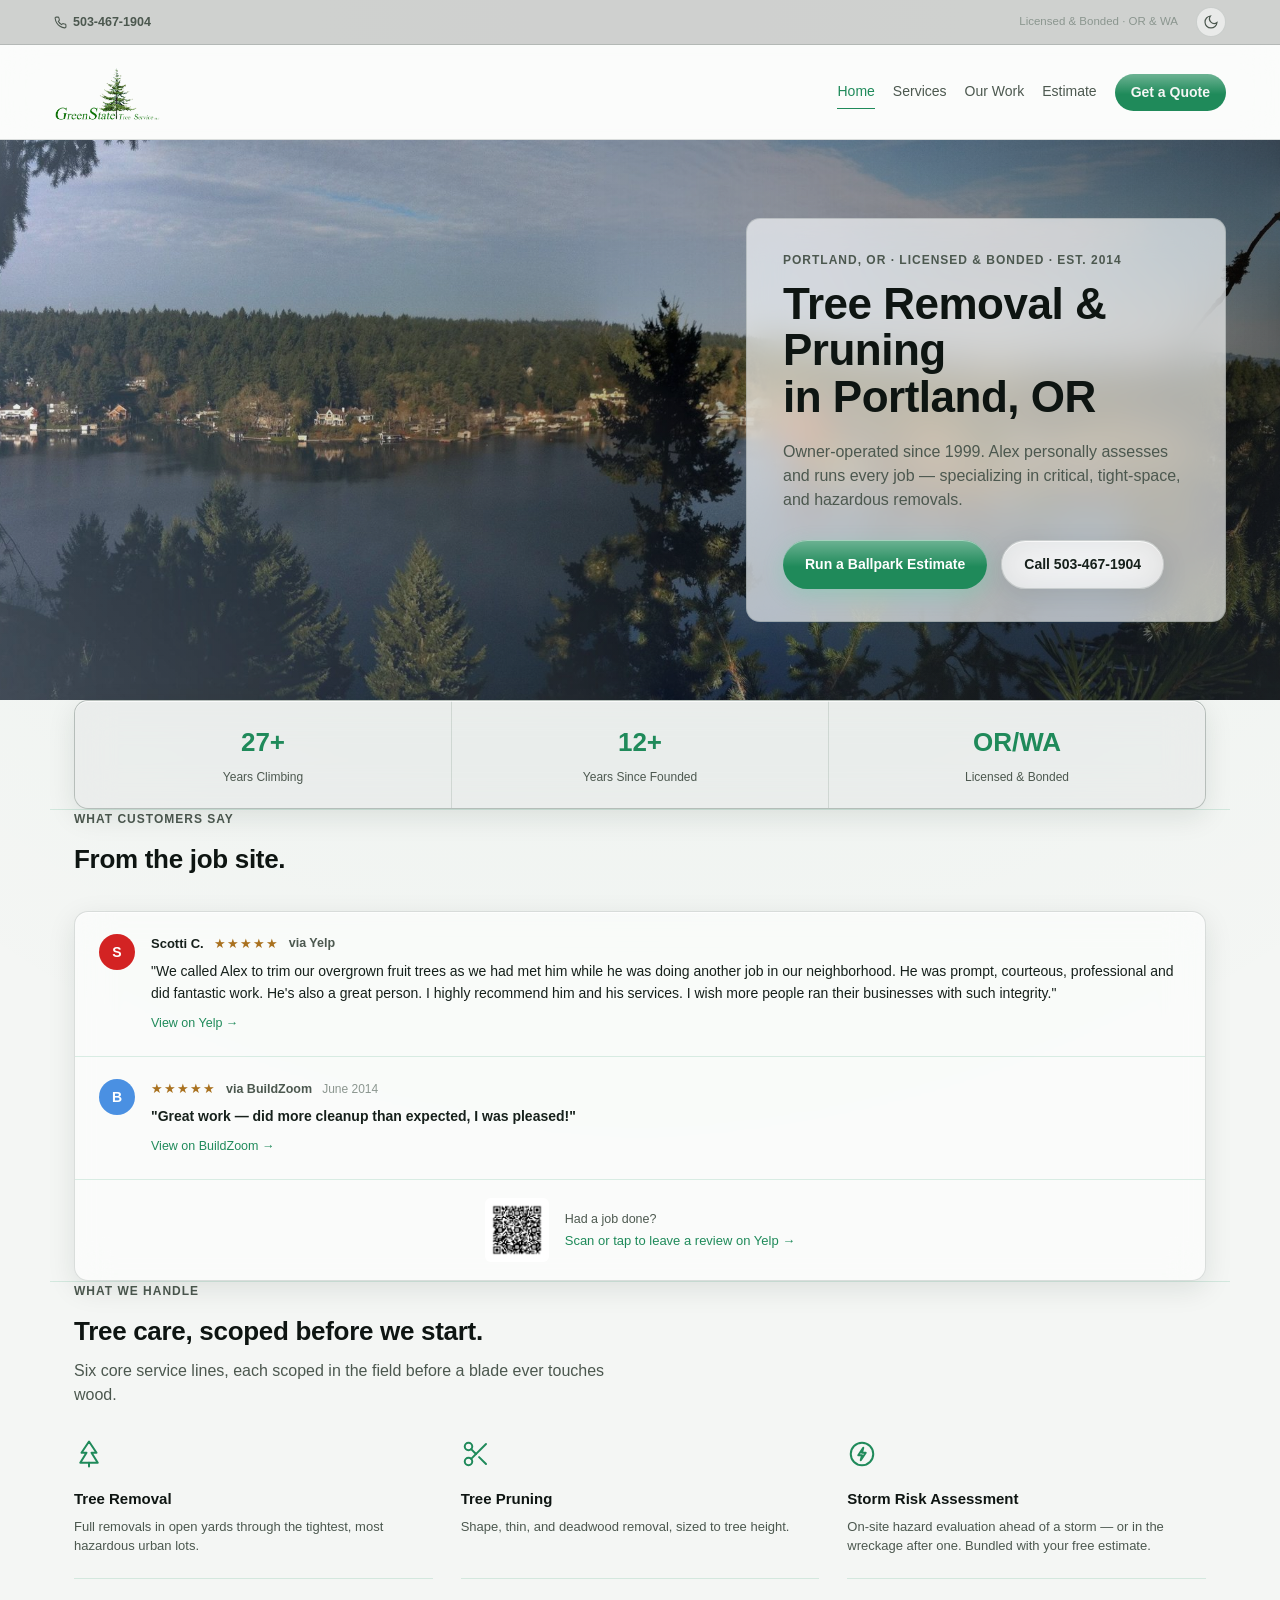
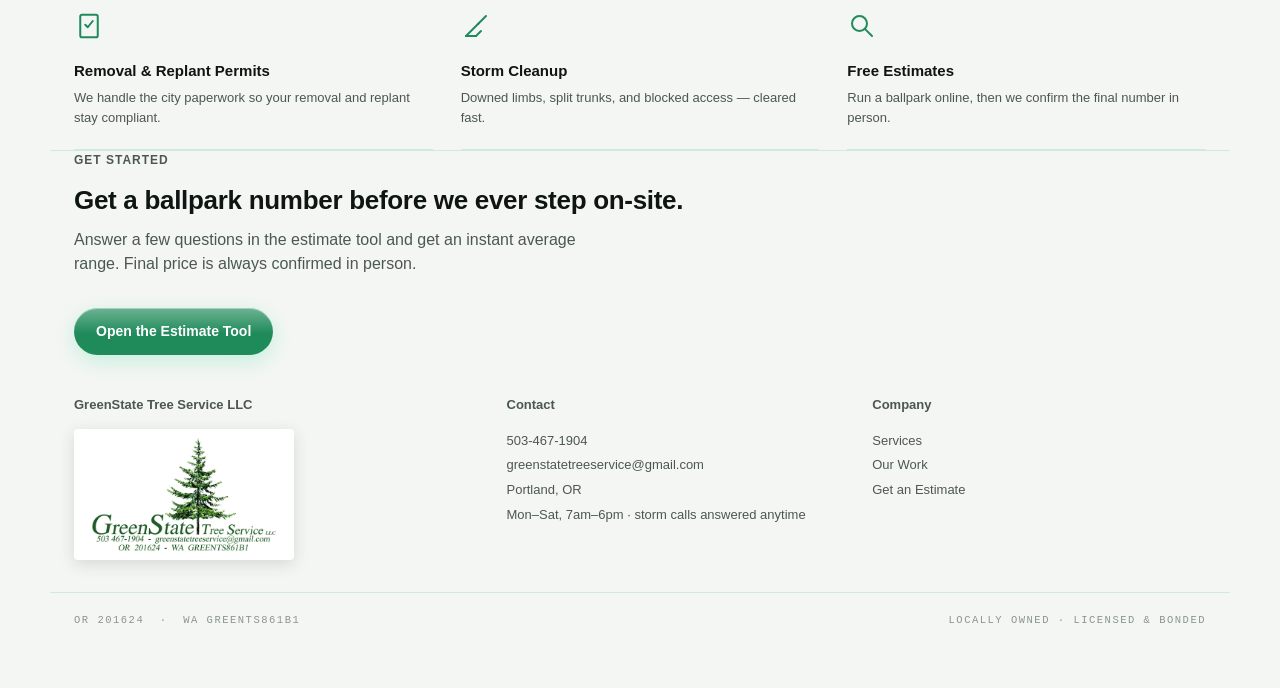
==== commit f106a1a1: "Add files via upload" ====
--- a/index.html
+++ b/index.html
@@ -158,19 +158,18 @@
   position: relative; z-index: 2;
   max-width: 1220px; margin: 0 auto; padding: 0 24px;
   width: 100%;
-  display: flex; flex-direction: column; align-items: flex-end;
-  text-align: right;
-}
-.hero-panel > * { max-width: 560px; }
-.hero-panel .btn-row { flex-direction: row-reverse; }
-.hero-panel::before {
-  content: "";
-  position: absolute; top: -28px; right: -1000px; left: 45%; bottom: -28px;
+  display: flex; justify-content: flex-end;
+}
+.hero-panel-inner {
+  max-width: 480px;
+  text-align: left;
+  padding: 32px 36px;
   background: var(--glass-bg-strong);
   backdrop-filter: var(--glass-blur); -webkit-backdrop-filter: var(--glass-blur);
-  border-right: 1px solid var(--glass-border);
-  z-index: -1;
-}
+  border: 1px solid var(--glass-border);
+  border-radius: var(--glass-radius);
+}
+.hero-panel-inner .btn-row { flex-direction: row; }
 .hero .grid {
   display: grid; grid-template-columns: 1.1fr 0.9fr; gap: 56px; align-items: center;
 }
@@ -580,10 +579,8 @@
   .hero .grid { grid-template-columns: 1fr; }
   .services-grid { grid-template-columns: 1fr 1fr; }
   .stat-strip { grid-template-columns: 1fr; }
-  .hero-panel { align-items: stretch; text-align: left; }
-  .hero-panel > * { max-width: none; }
-  .hero-panel .btn-row { flex-direction: row; }
-  .hero-panel::before { left: -24px; right: -24px; top: -24px; bottom: -24px; border-right: none; }
+  .hero-panel { justify-content: stretch; padding: 0; }
+  .hero-panel-inner { max-width: none; padding: 24px; border-radius: 0; border-left: none; border-right: none; }
   .work-pair { grid-template-columns: 1fr; }
   .review-box-footer { flex-direction: column; text-align: center; }
   .review-qr-text { text-align: center; }
@@ -640,7 +637,6 @@
       <a href="index.html" class="active">Home</a>
       <a href="services.html">Services</a>
       <a href="our-work.html">Our Work</a>
-      <a href="assessments.html">Assessments</a>
       <a href="estimate.html">Estimate</a>
         <a href="estimate.html" class="cta">Get a Quote</a>
       </nav>
@@ -653,7 +649,6 @@
       <a href="index.html" class="active">Home</a>
       <a href="services.html">Services</a>
       <a href="our-work.html">Our Work</a>
-      <a href="assessments.html">Assessments</a>
       <a href="estimate.html">Estimate</a>
       <a href="estimate.html" class="cta">Get a Quote</a>
   </div>
@@ -661,19 +656,20 @@
 
 <section class="hero hero-photo">
   <div class="hero-slides">
-    <div class="hero-slide active" style="background-image:url('[data-uri]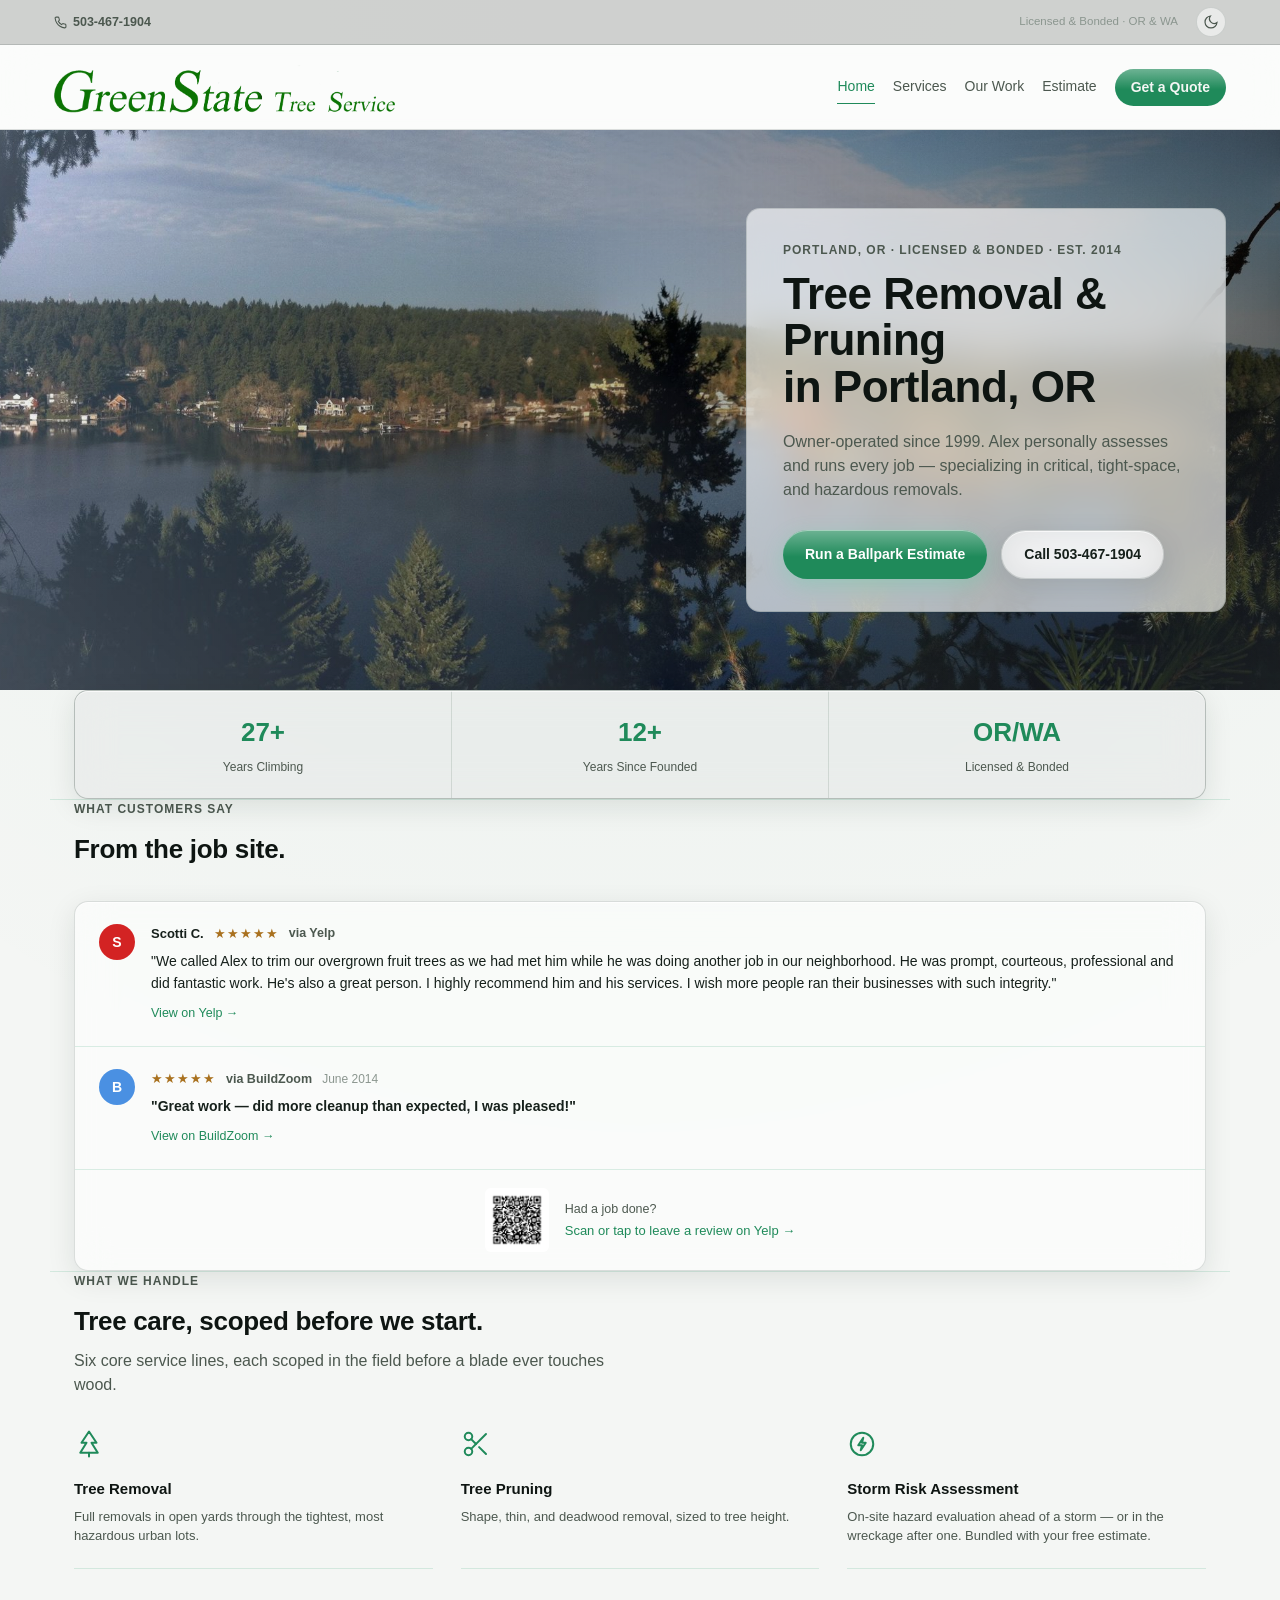
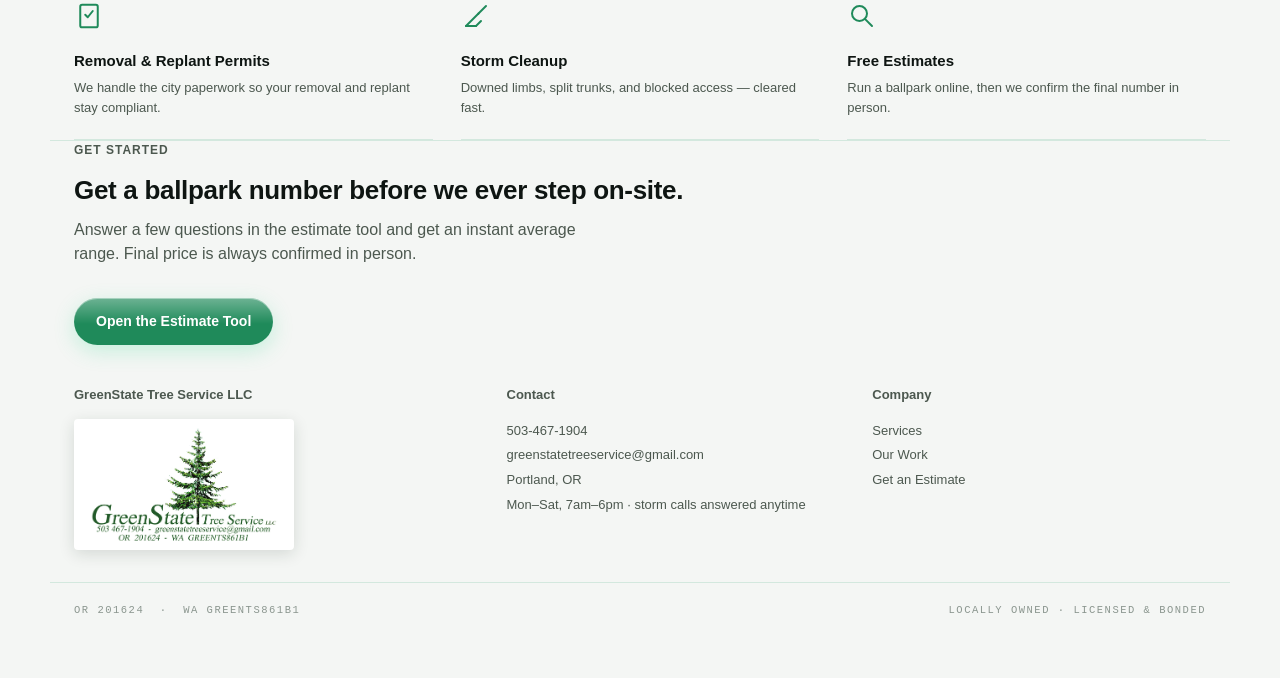
==== commit eeaaabe4: "Add files via upload" ====
--- a/index.html
+++ b/index.html
@@ -4,602 +4,7 @@
 <meta charset="UTF-8">
 <meta name="viewport" content="width=device-width, initial-scale=1.0">
 <title>GreenState Tree Service LLC — High-Risk &amp; Dangerous Tree Removals</title>
-<style>
-/* GreenState Tree Service — Field Console Design System
-   Palette: graphite #0b0f0d/#121613, signal-green #3ddc97, amber #d9a441, off-white #e7ebe8
-   Type: system grotesk for headers, system monospace for data/readouts */
-
-:root {
-  --bg: #0b0f0d;
-  --panel: #121613;
-  --panel-2: #171d19;
-  --line: rgba(61,220,151,0.22);
-  --line-soft: rgba(61,220,151,0.12);
-  --green: #3ddc97;
-  --green-dim: #2a9c6c;
-  --amber: #d9a441;
-  --ink: #e7ebe8;
-  --ink-dim: #9aa8a1;
-  --ink-faint: #5c645d;
-  --white-panel: #f7f8f6;
-  --mono: 'SF Mono', 'Consolas', 'Menlo', 'Liberation Mono', monospace;
-  --sans: -apple-system, 'Segoe UI', 'Helvetica Neue', Arial, sans-serif;
-  --radius: 4px;
-  /* liquid-glass surface tokens */
-  --glass-bg: rgba(255,255,255,0.045);
-  --glass-bg-strong: rgba(20,26,23,0.55);
-  --glass-border: rgba(255,255,255,0.14);
-  --glass-shadow: 0 8px 32px rgba(0,0,0,0.35), inset 0 1px 0 rgba(255,255,255,0.09);
-  --glass-blur: blur(18px) saturate(160%);
-  --glass-radius: 14px;
-}
-
-html[data-theme="light"] {
-  --glass-bg: rgba(255,255,255,0.55);
-  --glass-bg-strong: rgba(255,255,255,0.65);
-  --glass-border: rgba(20,40,30,0.14);
-  --glass-shadow: 0 8px 28px rgba(20,40,30,0.10), inset 0 1px 0 rgba(255,255,255,0.7);
-}
-
-* { box-sizing: border-box; margin: 0; padding: 0; }
-
-html { scroll-behavior: smooth; }
-
-body {
-  background: var(--bg);
-  background-image:
-    radial-gradient(circle at 50% 0%, rgba(61,220,151,0.06) 0%, rgba(61,220,151,0) 50%);
-  color: var(--ink);
-  font-family: var(--sans);
-  line-height: 1.5;
-  -webkit-font-smoothing: antialiased;
-}
-
-a { color: inherit; text-decoration: none; }
-img { max-width: 100%; display: block; }
-
-.wrap { max-width: 1180px; margin: 0 auto; padding: 0 24px; }
-
-/* ---------- Header ---------- */
-header.site { position: relative; z-index: 50; }
-.header-top {
-  background: rgba(0,0,0,0.15);
-  border-bottom: 1px solid var(--glass-border);
-}
-.header-top-inner {
-  display: flex; align-items: center; justify-content: flex-end; gap: 18px;
-  padding: 7px 24px; max-width: 1220px; margin: 0 auto;
-}
-.header-phone {
-  display: flex; align-items: center; gap: 6px;
-  font-size: 12.5px; font-weight: 600; color: var(--ink-dim);
-  margin-right: auto;
-}
-.header-phone svg { width: 13px; height: 13px; }
-.header-phone:hover { color: var(--green); }
-.header-badge { font-size: 11.5px; color: var(--ink-faint); }
-.header-main {
-  position: sticky; top: 0; z-index: 50;
-  background: var(--glass-bg-strong);
-  backdrop-filter: var(--glass-blur); -webkit-backdrop-filter: var(--glass-blur);
-  border-bottom: 1px solid var(--glass-border);
-}
-header.site .bar {
-  display: flex; align-items: center; justify-content: space-between;
-  padding: 16px 24px;
-  max-width: 1220px; margin: 0 auto;
-  gap: 24px;
-}
-.brand { display: flex; align-items: center; gap: 10px; flex-shrink: 0; }
-.brand img { height: 62px; width: auto; }
-nav.main { display: flex; gap: 18px; align-items: center; }
-nav.main a {
-  font-family: var(--sans); font-size: 14px; letter-spacing: 0px; text-transform: none;
-  color: var(--ink-dim); padding: 6px 0; border-bottom: 1px solid transparent;
-  transition: color .15s, border-color .15s; white-space: nowrap;
-}
-nav.main a:hover, nav.main a.active { color: var(--green); border-color: var(--green); }
-nav.main a.cta {
-  color: var(--bg); background: var(--green);
-  background-image: linear-gradient(180deg, rgba(255,255,255,0.35), rgba(255,255,255,0) 55%);
-  padding: 8px 16px; border-radius: 999px; font-weight: 700;
-  border-bottom: none;
-}
-nav.main a.cta:hover { background: #55e6ac; }
-
-/* mobile hamburger + slide-down menu (hidden on desktop) */
-.hamburger-btn, .icon-btn.hamburger-btn { display: none; }
-.mobile-menu {
-  display: none; flex-direction: column; gap: 2px;
-  max-width: 1220px; margin: 0 auto; padding: 0 24px;
-  max-height: 0; overflow: hidden; transition: max-height .25s ease;
-  background: var(--glass-bg-strong);
-}
-.mobile-menu.open { max-height: 420px; padding-bottom: 16px; }
-.mobile-menu a {
-  font-family: var(--sans); font-size: 15px; letter-spacing: 0px; text-transform: none;
-  color: var(--ink-dim); padding: 12px 4px; border-bottom: 1px solid var(--line-soft);
-}
-.mobile-menu a.active { color: var(--green); }
-.mobile-menu a.cta {
-  margin-top: 10px; text-align: center; color: var(--bg); background: var(--green);
-  border-radius: 999px; border-bottom: none; font-weight: 700;
-}
-
-/* ---------- Hero ---------- */
-.hero {
-  padding: 64px 0 48px;
-  border-bottom: 1px solid var(--line);
-  position: relative;
-}
-.hero-photo {
-  min-height: 560px;
-  padding: 0;
-  border-bottom: none;
-  display: flex; align-items: center;
-  overflow: hidden;
-}
-.hero-slides { position: absolute; inset: 0; z-index: 0; }
-.hero-slide {
-  position: absolute; inset: 0;
-  background-size: cover;
-  background-position: center 70%;
-  opacity: 0;
-  transition: opacity 1.6s ease-in-out;
-}
-.hero-slide.active { opacity: 1; }
-.hero-photo::before {
-  content: "";
-  position: absolute; inset: 0;
-  z-index: 1;
-  background: linear-gradient(90deg, rgba(6,10,8,0.05) 0%, rgba(6,10,8,0.25) 45%, rgba(6,10,8,0.6) 100%);
-}
-.hero-panel {
-  position: relative; z-index: 2;
-  max-width: 1220px; margin: 0 auto; padding: 0 24px;
-  width: 100%;
-  display: flex; justify-content: flex-end;
-}
-.hero-panel-inner {
-  max-width: 480px;
-  text-align: left;
-  padding: 32px 36px;
-  background: var(--glass-bg-strong);
-  backdrop-filter: var(--glass-blur); -webkit-backdrop-filter: var(--glass-blur);
-  border: 1px solid var(--glass-border);
-  border-radius: var(--glass-radius);
-}
-.hero-panel-inner .btn-row { flex-direction: row; }
-.hero .grid {
-  display: grid; grid-template-columns: 1.1fr 0.9fr; gap: 56px; align-items: center;
-}
-.eyebrow {
-  font-family: var(--sans); font-size: 12px; letter-spacing: 1px; text-transform: uppercase;
-  font-weight: 600; color: var(--ink-dim); margin-bottom: 12px;
-}
-h1.headline {
-  font-size: 44px; line-height: 1.06; font-weight: 800; letter-spacing: -0.5px;
-  margin-bottom: 20px; color: #fff;
-}
-h1.headline em { font-style: normal; color: var(--green); }
-.lede { font-size: 16px; color: var(--ink-dim); max-width: 46ch; margin-bottom: 28px; }
-.btn-row { display: flex; gap: 14px; flex-wrap: wrap; }
-.btn {
-  font-family: var(--sans); font-size: 14px; font-weight: 600; letter-spacing: 0px; text-transform: none;
-  padding: 13px 22px; border-radius: 999px; display: inline-flex; align-items: center; gap: 8px;
-  transition: transform .15s, background .15s, border-color .15s;
-}
-.btn-primary {
-  background: var(--green);
-  background-image: linear-gradient(180deg, rgba(255,255,255,0.35), rgba(255,255,255,0) 55%);
-  color: var(--bg); font-weight: 700;
-  box-shadow: 0 6px 20px rgba(61,220,151,0.25), inset 0 1px 0 rgba(255,255,255,0.4);
-}
-.btn-primary:hover { background: #55e6ac; transform: translateY(-1px); }
-.btn-ghost {
-  border: 1px solid var(--glass-border); color: var(--ink);
-  background: var(--glass-bg); backdrop-filter: var(--glass-blur); -webkit-backdrop-filter: var(--glass-blur);
-  box-shadow: var(--glass-shadow);
-}
-.btn-ghost:hover { border-color: var(--green); color: var(--green); }
-
-/* radar graphic, shared signature motif */
-.radar { position: relative; width: 100%; max-width: 380px; margin: 0 auto; aspect-ratio: 1; }
-.radar svg { width: 100%; height: 100%; }
-.radar .readout {
-  position: absolute; inset: 0; display: flex; flex-direction: column; align-items: center; justify-content: center;
-  font-family: var(--mono); text-align: center; pointer-events: none;
-}
-.radar .readout .r-label { font-size: 10px; letter-spacing: 2px; color: var(--ink-dim); text-transform: uppercase; }
-.radar .readout .r-num { font-size: 30px; color: var(--green); font-weight: 700; margin: 2px 0; }
-
-/* ---------- Sections ---------- */
-section { padding: 56px 0; border-bottom: 1px solid var(--line-soft); }
-section:last-of-type { border-bottom: none; }
-.section-head { margin-bottom: 32px; }
-.section-head h2 {
-  font-size: 26px; color: #fff; font-weight: 800; letter-spacing: -0.3px; margin-top: 6px;
-}
-.section-head p { color: var(--ink-dim); max-width: 60ch; margin-top: 8px; }
-
-/* ---------- Service cards ---------- */
-.services-grid { display: grid; grid-template-columns: repeat(3, 1fr); gap: 32px 28px; }
-.svc-category-head { margin: 48px 0 4px; }
-.svc-category-head:first-of-type { margin-top: 8px; }
-.svc-category-head h2 {
-  font-size: 13px; font-weight: 700; letter-spacing: 0.5px; text-transform: uppercase;
-  color: var(--green); padding-bottom: 10px; border-bottom: 1px solid var(--line);
-}
-.svc-card {
-  border-bottom: 1px solid var(--line-soft);
-  padding-bottom: 22px;
-}
-.svc-card:hover .icon { stroke: var(--green); }
-.svc-card .icon { width: 30px; height: 30px; stroke: var(--green); margin-bottom: 12px; }
-.svc-card h3 { font-size: 15px; color: #fff; margin-bottom: 6px; }
-.svc-card p { font-size: 13px; color: var(--ink-dim); line-height: 1.5; }
-.svc-card .tag {
-  font-family: var(--mono); font-size: 9.5px; letter-spacing: 1.5px; text-transform: uppercase;
-  color: var(--amber); margin-top: 10px; display: block;
-}
-
-/* ---------- Stat strip ---------- */
-.stat-strip { display: grid; grid-template-columns: repeat(3,1fr); gap: 1px; background: var(--glass-border); border: 1px solid var(--glass-border); border-radius: var(--glass-radius); overflow: hidden; backdrop-filter: var(--glass-blur); -webkit-backdrop-filter: var(--glass-blur); box-shadow: var(--glass-shadow); }
-.stat { background: var(--glass-bg); padding: 22px 18px; text-align: center; }
-.stat .n { font-family: var(--sans); font-size: 26px; color: var(--green); font-weight: 700; }
-.stat .l { font-family: var(--sans); font-size: 12px; letter-spacing: 0px; text-transform: none; color: var(--ink-dim); margin-top: 6px; }
-
-/* ---------- Footer ---------- */
-footer.site { padding: 40px 0 60px; }
-footer.site .grid { display: grid; grid-template-columns: 1.2fr 1fr 1fr; gap: 32px; }
-footer.site h4 { font-family: var(--sans); font-size: 13px; font-weight: 600; letter-spacing: 0px; text-transform: none; color: var(--ink-dim); margin-bottom: 14px; }
-footer.site .card-mini { background: var(--white-panel); border-radius: 4px; padding: 6px; width: 220px; box-shadow: 0 4px 14px rgba(0,0,0,0.35); }
-footer.site .card-mini img { border-radius: 2px; }
-footer.site p, footer.site a { color: var(--ink-dim); font-size: 13px; line-height: 1.9; }
-footer.site a:hover { color: var(--green); }
-.footer-bottom { margin-top: 32px; padding-top: 20px; border-top: 1px solid var(--line-soft); display: flex; justify-content: space-between; flex-wrap: wrap; gap: 8px; }
-.footer-bottom span { font-family: var(--mono); font-size: 10.5px; letter-spacing: 1.5px; text-transform: uppercase; color: var(--ink-faint); }
-
-/* ---------- Page header (interior pages) ---------- */
-.page-head { padding: 44px 0 32px; border-bottom: 1px solid var(--line); }
-.page-head .eyebrow { margin-bottom: 10px; }
-.page-head h1 { font-size: 32px; color: #fff; font-weight: 800; letter-spacing: -0.4px; }
-.page-head p { color: var(--ink-dim); margin-top: 10px; max-width: 60ch; }
-
-/* ---------- Gallery ---------- */
-.gallery-tabs { display: flex; gap: 8px; margin-bottom: 24px; }
-.gallery-tab {
-  font-family: var(--mono); font-size: 11px; letter-spacing: 1.5px; text-transform: uppercase;
-  padding: 8px 16px; border: 1px solid var(--line); border-radius: 3px; color: var(--ink-dim); cursor: pointer;
-}
-.gallery-tab.active { color: var(--green); border-color: var(--green); background: rgba(61,220,151,0.06); }
-.gallery-grid { display: grid; grid-template-columns: repeat(3, 1fr); gap: 14px; }
-.g-tile {
-  aspect-ratio: 4/3; border: 1px dashed var(--glass-border); border-radius: var(--glass-radius);
-  background: var(--glass-bg); backdrop-filter: var(--glass-blur); -webkit-backdrop-filter: var(--glass-blur);
-  display: flex; flex-direction: column; align-items: center; justify-content: center; gap: 10px;
-  color: var(--ink-faint); text-align: center; padding: 16px;
-}
-.g-tile svg { width: 28px; height: 28px; stroke: var(--ink-faint); }
-.g-tile .g-label { font-family: var(--mono); font-size: 10px; letter-spacing: 1px; text-transform: uppercase; }
-.g-tile.video::after { content: "▶"; font-size: 18px; color: var(--green); }
-.upload-note {
-  margin-top: 28px; padding: 16px 18px; border: 1px solid var(--glass-border); border-radius: var(--glass-radius);
-  background: var(--glass-bg); backdrop-filter: var(--glass-blur); -webkit-backdrop-filter: var(--glass-blur);
-  font-size: 13px; color: var(--ink-dim);
-}
-.upload-note strong { color: var(--green); }
-
-/* ---------- Estimate console ---------- */
-.console {
-  border: 1px solid var(--glass-border); border-radius: var(--glass-radius); background: var(--glass-bg);
-  backdrop-filter: var(--glass-blur); -webkit-backdrop-filter: var(--glass-blur); box-shadow: var(--glass-shadow);
-  display: grid; grid-template-columns: 1.1fr 0.9fr; overflow: hidden;
-}
-.console-form { padding: 32px; border-right: 1px solid var(--glass-border); }
-.console-readout { padding: 32px; display: flex; flex-direction: column; align-items: center; justify-content: center; text-align: center; background: rgba(255,255,255,0.02); }
-.field { margin-bottom: 22px; }
-.cart-item {
-  display: flex; justify-content: space-between; align-items: flex-start; gap: 10px;
-  padding: 10px 0; border-bottom: 1px solid var(--line-soft); font-size: 13px;
-}
-.cart-item:last-child { border-bottom: none; }
-.cart-item .ci-label { color: var(--ink); font-weight: 600; }
-.cart-item .ci-sub { color: var(--ink-dim); font-size: 11.5px; margin-top: 2px; }
-.cart-item .ci-price { font-family: var(--mono); color: var(--ink-dim); font-size: 12px; white-space: nowrap; }
-.cart-item .ci-remove {
-  background: none; border: none; color: var(--ink-faint); cursor: pointer; font-size: 16px;
-  line-height: 1; padding: 0 2px;
-}
-.cart-item .ci-remove:hover { color: #e0554f; }
-.field label {
-  display: block; font-family: var(--sans); font-size: 13px; font-weight: 600; letter-spacing: 0px; text-transform: none;
-  color: var(--ink-dim); margin-bottom: 8px;
-}
-.field select, .field input[type="text"], .field input[type="email"], .field input[type="tel"], .field textarea {
-  width: 100%; background: var(--glass-bg); border: 1px solid var(--glass-border); border-radius: 10px;
-  backdrop-filter: var(--glass-blur); -webkit-backdrop-filter: var(--glass-blur);
-  color: var(--ink); padding: 10px 12px; font-family: var(--sans); font-size: 14px;
-}
-.field select:focus, .field input:focus, .field textarea:focus { outline: none; border-color: var(--green); }
-.field textarea { resize: vertical; min-height: 70px; }
-.chip-row { display: flex; flex-wrap: wrap; gap: 8px; }
-.chip {
-  font-family: var(--sans); font-size: 14px; letter-spacing: 0px;
-  padding: 8px 14px; border: 1px solid var(--glass-border); border-radius: 20px; cursor: pointer;
-  background: var(--glass-bg); backdrop-filter: var(--glass-blur); -webkit-backdrop-filter: var(--glass-blur);
-  color: var(--ink-dim); transition: all .15s; user-select: none;
-}
-.chip.selected { border-color: var(--green); color: var(--green); background: rgba(61,220,151,0.1); }
-.range-row { display: flex; align-items: center; gap: 14px; }
-input[type="range"] { flex: 1; accent-color: var(--green); }
-.range-val { font-family: var(--mono); color: var(--green); font-size: 14px; min-width: 64px; text-align: right; }
-
-.dial { position: relative; width: 200px; height: 200px; margin-bottom: 10px; }
-.dial svg { width: 100%; height: 100%; }
-.readout-label { font-family: var(--sans); font-size: 12px; letter-spacing: 0.5px; text-transform: uppercase; color: var(--ink-dim); margin-top: 4px; }
-.readout-price { font-family: var(--mono); font-size: 34px; color: var(--amber); font-weight: 700; margin: 6px 0; }
-.readout-sub { font-family: var(--sans); font-size: 13px; color: var(--ink-faint); max-width: 30ch; line-height: 1.5; }
-.readout-divider { width: 100%; height: 1px; background: var(--glass-border); margin: 22px 0; }
-.readout-note { font-size: 12px; color: var(--ink-dim); line-height: 1.6; }
-.readout-note strong { color: var(--ink); }
-
-.submit-row { display: flex; align-items: center; gap: 16px; margin-top: 4px; }
-
-/* ---------- Contact page ---------- */
-.contact-grid { display: grid; grid-template-columns: 1fr 1fr; gap: 40px; }
-.info-row { display: flex; gap: 14px; margin-bottom: 20px; padding-bottom: 20px; border-bottom: 1px solid var(--line-soft); }
-.info-row svg { width: 20px; height: 20px; stroke: var(--green); flex-shrink: 0; margin-top: 2px; }
-.info-row h4 { font-size: 13px; color: #fff; margin-bottom: 4px; }
-.info-row p, .info-row a { font-size: 14px; color: var(--ink-dim); }
-.map-box {
-  border: 1px solid var(--line); border-radius: var(--radius); background: var(--panel);
-  aspect-ratio: 1; position: relative; overflow: hidden;
-}
-.card-display { background: var(--white-panel); border-radius: 6px; padding: 10px; box-shadow: 0 8px 24px rgba(0,0,0,0.4); }
-
-/* ============================================================
-   LIGHT THEME — toggled via [data-theme="light"] on <html>
-   ============================================================ */
-html[data-theme="light"] {
-  --bg: #f4f6f4;
-  --panel: #ffffff;
-  --panel-2: #eef2ef;
-  --line: rgba(42,156,108,0.28);
-  --line-soft: rgba(42,156,108,0.16);
-  --green: #1f8a5a;
-  --green-dim: #16613f;
-  --amber: #a9711f;
-  --ink: #16201b;
-  --ink-dim: #4c584f;
-  --ink-faint: #8b968f;
-  --white-panel: #ffffff;
-}
-html[data-theme="light"] body {
-  background-image:
-    radial-gradient(circle at 50% 0%, rgba(31,138,90,0.05) 0%, rgba(31,138,90,0) 50%);
-}
-html[data-theme="light"] h1.headline,
-html[data-theme="light"] .section-head h2,
-html[data-theme="light"] .svc-card h3,
-html[data-theme="light"] .page-head h1,
-html[data-theme="light"] .info-row h4 { color: #0e1512; }
-html[data-theme="light"] .btn-primary { color: #fff; }
-html[data-theme="light"] header.site { background: rgba(244,246,244,0.92); }
-html[data-theme="light"] .card-mini, html[data-theme="light"] .card-display { box-shadow: 0 4px 16px rgba(20,40,30,0.14); }
-
-/* ---------- Theme toggle + account button ---------- */
-.util-row { display: flex; align-items: center; gap: 8px; padding-left: 14px; margin-left: 4px; border-left: 1px solid var(--glass-border); flex-shrink: 0; }
-.icon-btn {
-  width: 30px; height: 30px; border-radius: 50%; border: 1px solid var(--glass-border);
-  display: flex; align-items: center; justify-content: center; cursor: pointer;
-  background: var(--glass-bg); backdrop-filter: var(--glass-blur); -webkit-backdrop-filter: var(--glass-blur);
-  color: var(--ink-dim); transition: border-color .15s, color .15s;
-}
-.icon-btn:hover { border-color: var(--green); color: var(--green); }
-.icon-btn svg { width: 16px; height: 16px; }
-.icon-btn .moon { display: none; }
-html[data-theme="light"] .icon-btn .sun { display: none; }
-html[data-theme="light"] .icon-btn .moon { display: block; }
-
-/* ---------- Recent work (before/after pair) ---------- */
-.work-pair { display: grid; grid-template-columns: 1fr 1fr; gap: 20px; }
-.work-pair figure { margin: 0; }
-.work-pair img { width: 100%; border-radius: 6px; display: block; }
-.work-pair figcaption { margin-top: 10px; font-size: 13px; color: var(--ink-dim); text-align: center; }
-
-.hazard-thumbs { display: flex; gap: 8px; margin-top: 12px; }
-.hazard-thumbs img {
-  width: 44px; height: 44px; object-fit: cover; border-radius: 5px;
-  opacity: 0.85; transition: opacity .15s, transform .15s; cursor: default;
-}
-.hazard-thumbs img:hover { opacity: 1; transform: scale(1.08); }
-
-/* ---------- Learn / field notes page ---------- */
-.learn-list { display: flex; flex-direction: column; gap: 48px; }
-.learn-item {
-  display: grid; grid-template-columns: 300px 1fr; gap: 36px; align-items: start;
-  padding-bottom: 44px; border-bottom: 1px solid var(--line-soft);
-}
-.learn-list .learn-item:last-child { border-bottom: none; padding-bottom: 0; }
-.learn-item img { width: 100%; border-radius: 8px; display: block; }
-.learn-text h2 { font-size: 19px; color: #fff; margin-bottom: 10px; }
-html[data-theme="light"] .learn-text h2 { color: #0e1512; }
-.learn-text p { font-size: 14.5px; line-height: 1.7; color: var(--ink-dim); }
-
-/* ---------- Our Work / project photos ---------- */
-.project-list { display: flex; flex-direction: column; gap: 44px; max-width: 720px; margin: 0 auto; }
-.project-item img { width: 100%; border-radius: 8px; display: block; margin-bottom: 14px; }
-.project-item p { font-size: 14.5px; line-height: 1.6; color: var(--ink-dim); text-align: center; max-width: 56ch; margin: 0 auto; }
-
-/* ---------- Review embed ---------- */
-.review-card {
-  border: 1px solid var(--glass-border); border-radius: var(--glass-radius); background: var(--glass-bg);
-  backdrop-filter: var(--glass-blur); -webkit-backdrop-filter: var(--glass-blur); box-shadow: var(--glass-shadow);
-  padding: 24px; display: flex; gap: 20px; align-items: flex-start;
-}
-.review-stars { font-size: 20px; color: var(--amber); letter-spacing: 2px; white-space: nowrap; }
-.review-body p { font-size: 14px; color: var(--ink); line-height: 1.6; margin-bottom: 8px; }
-.review-meta { font-family: var(--sans); font-size: 13px; color: var(--ink-faint); letter-spacing: 0px; }
-.review-meta a { color: var(--green); }
-.verified-tag {
-  display: inline-flex; align-items: center; gap: 5px; font-family: var(--sans); font-size: 11.5px; font-weight: 600;
-  letter-spacing: 1px; text-transform: uppercase; color: var(--green); border: 1px solid var(--line);
-  padding: 3px 9px; border-radius: 20px; margin-bottom: 10px;
-}
-
-/* ---------- Review box (expandable list) ---------- */
-.review-box {
-  border: 1px solid var(--glass-border); border-radius: var(--glass-radius); background: var(--glass-bg);
-  backdrop-filter: var(--glass-blur); -webkit-backdrop-filter: var(--glass-blur); box-shadow: var(--glass-shadow);
-  overflow: hidden;
-}
-.review-list { display: flex; flex-direction: column; }
-.review-row {
-  display: flex; gap: 16px; align-items: flex-start;
-  padding: 22px 24px; border-bottom: 1px solid var(--line-soft);
-}
-.review-row:last-child { border-bottom: none; }
-.review-row.hidden-review { display: none; }
-.review-avatar {
-  flex-shrink: 0; width: 36px; height: 36px; border-radius: 50%;
-  display: flex; align-items: center; justify-content: center;
-  color: #fff; font-weight: 700; font-size: 14px; font-family: var(--sans);
-}
-.review-row-body { flex: 1; min-width: 0; }
-.review-row-top { display: flex; align-items: center; gap: 10px; margin-bottom: 6px; flex-wrap: wrap; }
-.review-stars-sm { color: var(--amber); font-size: 13px; letter-spacing: 1px; }
-.review-name { font-size: 13px; color: var(--ink); font-weight: 700; }
-.review-source { font-size: 12.5px; color: var(--ink-dim); font-weight: 600; }
-.review-date { font-size: 12px; color: var(--ink-faint); }
-.review-row-body p { font-size: 14px; color: var(--ink); line-height: 1.6; margin-bottom: 6px; }
-.review-link { font-size: 12.5px; color: var(--green); }
-.review-box-footer {
-  padding: 18px 24px; border-top: 1px solid var(--line-soft);
-  font-size: 13px;
-  display: flex; align-items: center; gap: 16px; justify-content: center;
-}
-.review-box-footer a { color: var(--green); }
-.review-qr { width: 64px; height: 64px; border-radius: 6px; flex-shrink: 0; background: #fff; padding: 4px; }
-.review-qr-text { text-align: left; }
-.review-qr-label { font-size: 12.5px; color: var(--ink-dim); margin-bottom: 2px; }
-.review-show-more {
-  display: block; width: 100%; text-align: center; padding: 12px;
-  font-size: 13px; color: var(--green); background: none; border: none; border-bottom: 1px solid var(--line-soft);
-  cursor: pointer; font-family: var(--sans);
-}
-.review-show-more:hover { background: var(--line-soft); }
-
-/* ---------- Ticker stats ---------- */
-.ticker-row { display: flex; gap: 24px; flex-wrap: wrap; margin-top: 18px; }
-.ticker-item { font-family: var(--mono); }
-.ticker-item .t-num { font-size: 22px; color: var(--green); font-weight: 700; }
-.ticker-item .t-label { font-size: 9.5px; letter-spacing: 1.5px; text-transform: uppercase; color: var(--ink-dim); margin-top: 2px; }
-
-/* ---------- Activity map (schematic, not GPS-accurate) ---------- */
-.activity-map-wrap {
-  border: 1px solid var(--glass-border); border-radius: var(--glass-radius); background: var(--glass-bg);
-  backdrop-filter: var(--glass-blur); -webkit-backdrop-filter: var(--glass-blur); box-shadow: var(--glass-shadow);
-  padding: 30px;
-}
-.quad-map { position: relative; width: 100%; max-width: 520px; margin: 0 auto; aspect-ratio: 1; }
-.quad-map svg { width: 100%; height: 100%; }
-.map-dot { fill: var(--green); stroke: var(--bg); stroke-width: 2; cursor: pointer; }
-.map-dot:hover, .map-dot.active { fill: var(--amber); }
-.map-tooltip {
-  position: absolute; pointer-events: none; background: var(--panel-2); border: 1px solid var(--line);
-  border-radius: 4px; padding: 6px 10px; font-family: var(--mono); font-size: 11px; color: var(--ink);
-  transform: translate(-50%, -130%); white-space: nowrap; opacity: 0; transition: opacity .1s; z-index: 10;
-}
-.map-tooltip.show { opacity: 1; }
-.map-caption { text-align: center; font-size: 12px; color: var(--ink-faint); margin-top: 18px; max-width: 46ch; margin-left: auto; margin-right: auto; }
-.map-legend { display: flex; justify-content: center; gap: 20px; margin-top: 16px; font-family: var(--mono); font-size: 10.5px; letter-spacing: 1px; text-transform: uppercase; color: var(--ink-dim); }
-.map-legend span { display: inline-flex; align-items: center; gap: 6px; }
-.map-legend .dot { width: 8px; height: 8px; border-radius: 50%; background: var(--green); display: inline-block; }
-
-/* ---------- Before/after slider ---------- */
-.ba-slider { position: relative; aspect-ratio: 16/9; border-radius: var(--radius); overflow: hidden; border: 1px solid var(--line); max-width: 720px; margin: 0 auto; user-select: none; }
-.ba-pane { position: absolute; inset: 0; }
-.ba-content {
-  position: absolute; top: 50%; transform: translateY(-50%);
-  display: flex; flex-direction: column; align-items: center; gap: 8px; width: 200px;
-}
-.ba-after .ba-content { right: 8%; }
-.ba-before .ba-content { left: 8%; }
-.ba-after { background: var(--panel-2); color: var(--ink-faint); }
-.ba-before { background: var(--panel); color: var(--ink-faint); overflow: hidden; }
-.ba-handle {
-  position: absolute; top: 0; bottom: 0; left: 50%; width: 3px; background: var(--green);
-  cursor: ew-resize; transform: translateX(-50%);
-}
-.ba-handle::after {
-  content: "⇔"; position: absolute; top: 50%; left: 50%; transform: translate(-50%,-50%);
-  width: 34px; height: 34px; background: var(--green); color: var(--bg); border-radius: 50%;
-  display: flex; align-items: center; justify-content: center; font-size: 15px;
-}
-.ba-tag { position: absolute; top: 12px; font-family: var(--mono); font-size: 10px; letter-spacing: 1.5px; text-transform: uppercase; padding: 4px 10px; border-radius: 20px; background: rgba(0,0,0,0.5); color: var(--ink); }
-.ba-tag.left { left: 12px; }
-.ba-tag.right { right: 12px; }
-
-/* ---------- Resume-estimate banner ---------- */
-.resume-banner {
-  display: none; align-items: center; justify-content: space-between; gap: 16px;
-  background: var(--glass-bg); border: 1px solid var(--glass-border); border-radius: var(--glass-radius);
-  backdrop-filter: var(--glass-blur); -webkit-backdrop-filter: var(--glass-blur);
-  padding: 14px 18px; margin-bottom: 24px; font-size: 13px; color: var(--ink-dim);
-}
-.resume-banner.show { display: flex; }
-.resume-banner strong { color: var(--ink); }
-.resume-actions { display: flex; gap: 10px; flex-shrink: 0; }
-.resume-actions button {
-  font-family: var(--sans); font-size: 13px; letter-spacing: 0px; text-transform: none;
-  padding: 7px 12px; border-radius: 999px; border: 1px solid var(--glass-border); background: var(--glass-bg); color: var(--ink-dim); cursor: pointer;
-}
-.resume-actions button.primary { border-color: var(--green); color: var(--green); }
-
-/* ---------- Feedback page ---------- */
-.stage-tabs { display: flex; gap: 10px; margin-bottom: 32px; }
-.stage-tab {
-  flex: 1; border: 1px solid var(--glass-border); border-radius: var(--glass-radius); padding: 20px; cursor: pointer;
-  background: var(--glass-bg); backdrop-filter: var(--glass-blur); -webkit-backdrop-filter: var(--glass-blur);
-  transition: border-color .15s;
-}
-.stage-tab:hover, .stage-tab.active { border-color: var(--green); }
-.stage-tab .eyebrow { margin-bottom: 8px; }
-.stage-tab h3 { font-size: 16px; color: #fff; margin-bottom: 4px; }
-html[data-theme="light"] .stage-tab h3 { color: #0e1512; }
-.stage-tab p { font-size: 12.5px; color: var(--ink-dim); }
-.stage-panel { display: none; }
-.stage-panel.active { display: block; }
-.star-picker { display: flex; gap: 6px; margin-bottom: 4px; }
-.star-picker span { font-size: 26px; color: var(--ink-faint); cursor: pointer; transition: color .1s; }
-.star-picker span.on { color: var(--amber); }
-
-@media (max-width: 980px) {
-  .hero .grid { grid-template-columns: 1fr; }
-  .services-grid { grid-template-columns: 1fr 1fr; }
-  .stat-strip { grid-template-columns: 1fr; }
-  .hero-panel { justify-content: stretch; padding: 0; }
-  .hero-panel-inner { max-width: none; padding: 24px; border-radius: 0; border-left: none; border-right: none; }
-  .work-pair { grid-template-columns: 1fr; }
-  .review-box-footer { flex-direction: column; text-align: center; }
-  .review-qr-text { text-align: center; }
-  .learn-item { grid-template-columns: 1fr; gap: 18px; }
-  footer.site .grid { grid-template-columns: 1fr; }
-  .console { grid-template-columns: 1fr; }
-  .console-form { border-right: none; border-bottom: 1px solid var(--line); }
-  .contact-grid { grid-template-columns: 1fr; }
-  .gallery-grid { grid-template-columns: 1fr 1fr; }
-  nav.main { display: none; }
-  .hamburger-btn, .icon-btn.hamburger-btn { display: flex; }
-  .mobile-menu { display: flex; }
-  h1.headline { font-size: 32px; }
-  .review-card { flex-direction: column; }
-  .stage-tabs { flex-direction: column; }
-  .ticker-row { gap: 16px; }
-}
-
-</style>
+<link rel="stylesheet" href="assets/style.css">
 <script>
   (function() {
     var saved = localStorage.getItem('gs-theme');
@@ -631,7 +36,7 @@
   <div class="header-main">
     <div class="wrap bar">
       <a class="brand" href="index.html">
-        <img src="[data-uri]" alt="GreenState Tree Service logo">
+        <img src="assets/greenstate-wordmark.png" alt="GreenState Tree Service logo">
       </a>
       <nav class="main">
       <a href="index.html" class="active">Home</a>
@@ -656,10 +61,10 @@
 
 <section class="hero hero-photo">
   <div class="hero-slides">
-    <div class="hero-slide active" style="background-image:url('[data-uri]